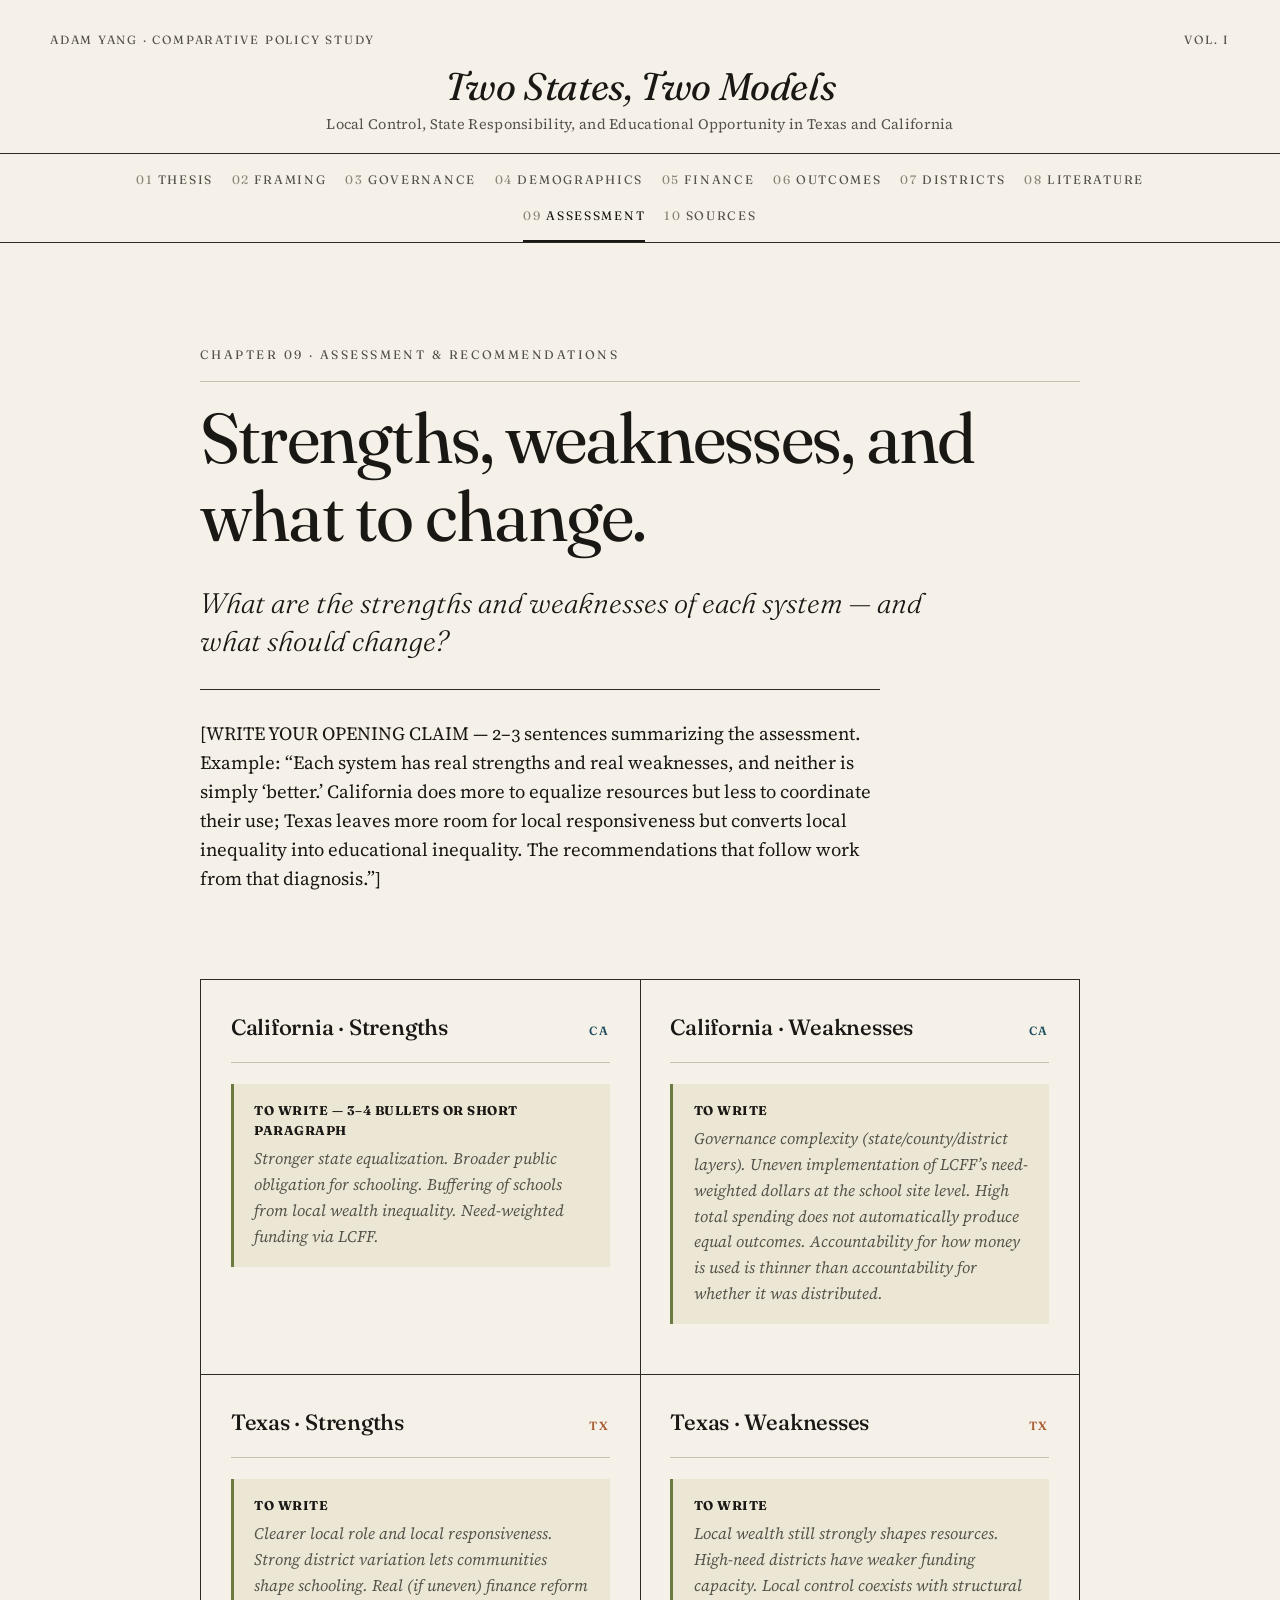
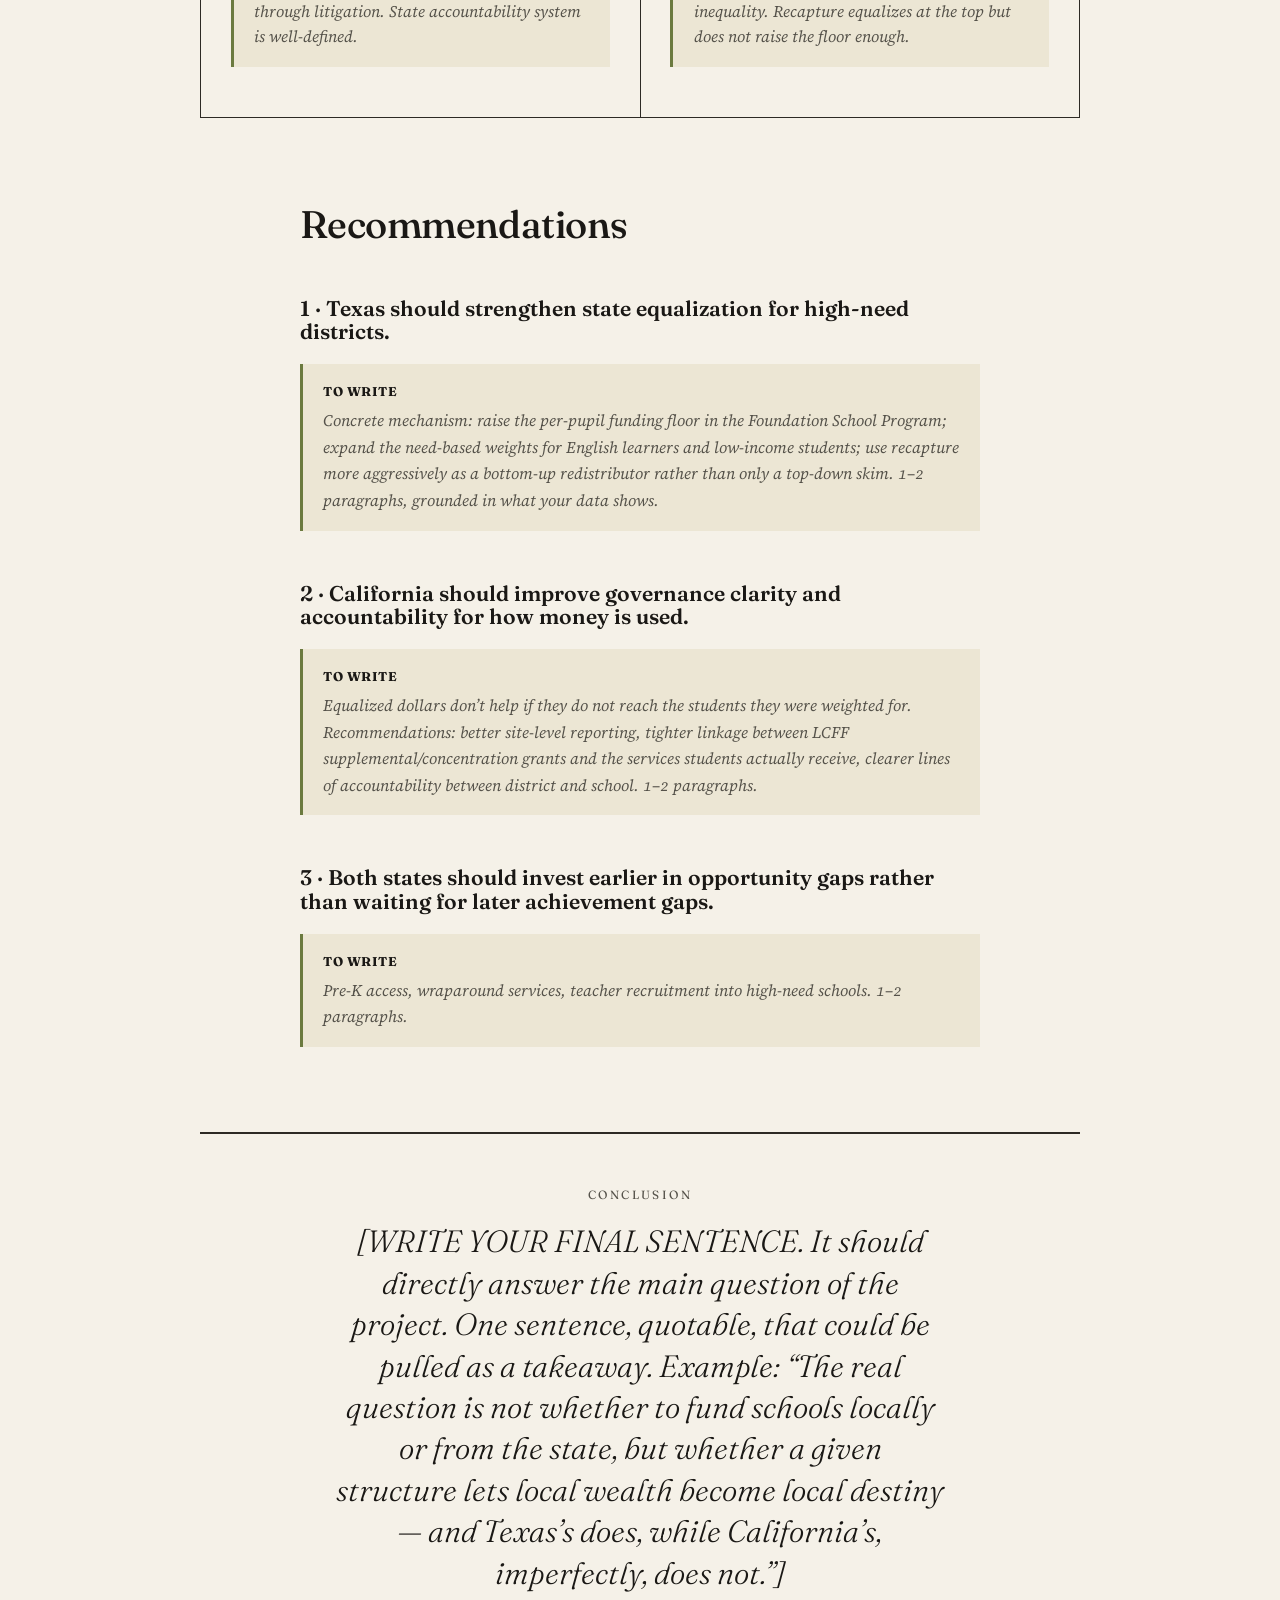
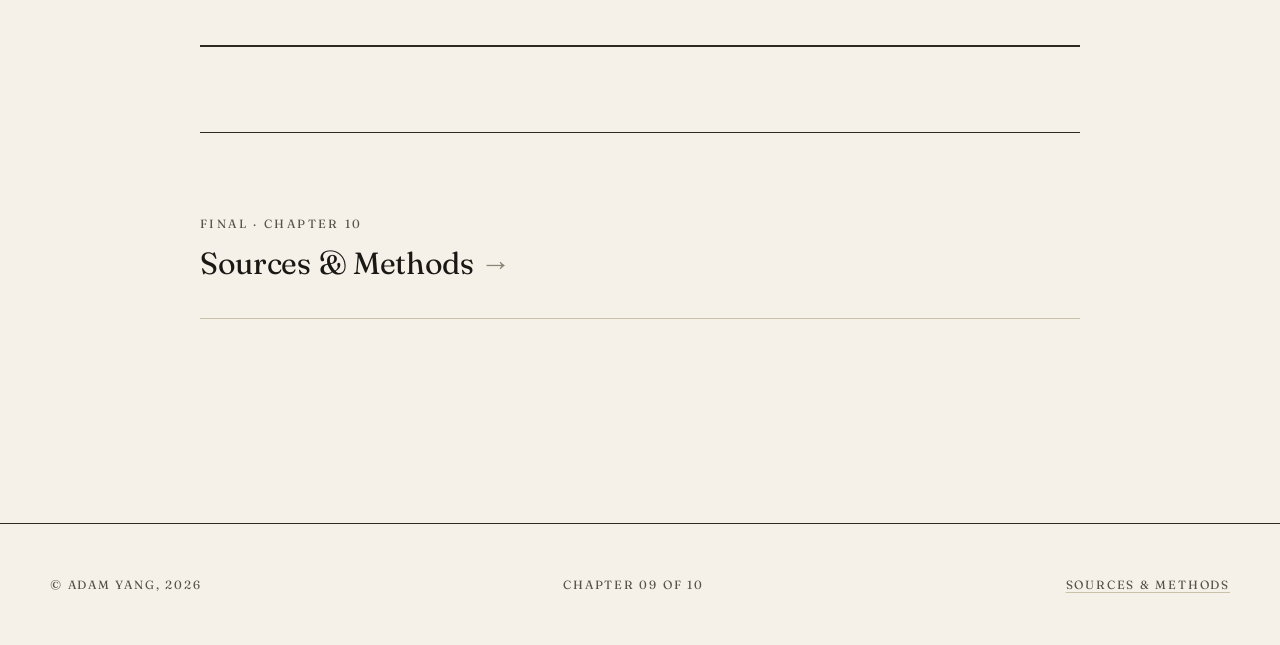
==== conclusion.html @ f6cea118 "Add files via upload" ====
<!DOCTYPE html>
<html lang="en">
<head>
<meta charset="UTF-8">
<meta name="viewport" content="width=device-width, initial-scale=1.0">
<title>Assessment &amp; Recommendations &middot; Two States, Two Models</title>
<link rel="preconnect" href="https://fonts.googleapis.com">
<link rel="preconnect" href="https://fonts.gstatic.com" crossorigin>
<link href="https://fonts.googleapis.com/css2?family=Fraunces:ital,opsz,wght@0,9..144,300..700;1,9..144,300..700&family=Source+Serif+4:ital,opsz,wght@0,8..60,300..700;1,8..60,300..700&display=swap" rel="stylesheet">
<link rel="stylesheet" href="styles.css">
</head>
<body>

<header class="masthead">
  <div class="masthead-meta">
    <span>Adam Yang &middot; Comparative Policy Study</span>
    <span>Vol. I</span>
  </div>
  <h1 class="masthead-title"><a href="index.html">Two States, Two Models</a></h1>
  <div class="masthead-sub">Local Control, State Responsibility, and Educational Opportunity in Texas and California</div>
</header>

<nav class="nav" aria-label="Primary">
  <div class="nav-inner">
    <a href="index.html"><span class="num">01</span>Thesis</a>
    <a href="why-these-states.html"><span class="num">02</span>Framing</a>
    <a href="governance.html"><span class="num">03</span>Governance</a>
    <a href="demographics.html"><span class="num">04</span>Demographics</a>
    <a href="finance.html"><span class="num">05</span>Finance</a>
    <a href="outcomes.html"><span class="num">06</span>Outcomes</a>
    <a href="districts.html"><span class="num">07</span>Districts</a>
    <a href="literature.html"><span class="num">08</span>Literature</a>
    <a href="conclusion.html" aria-current="page"><span class="num">09</span>Assessment</a>
    <a href="sources.html"><span class="num">10</span>Sources</a>
  </div>
</nav>

<main>

  <header class="page-head">
    <div class="chapter">Chapter 09 &middot; Assessment &amp; Recommendations</div>
    <h1>Strengths, weaknesses, and what to change.</h1>
    <p class="question">What are the strengths and weaknesses of each system &mdash; and what should change?</p>
    <p class="claim">[WRITE YOUR OPENING CLAIM &mdash; 2&ndash;3 sentences summarizing the assessment. Example: &ldquo;Each system has real strengths and real weaknesses, and neither is simply &lsquo;better.&rsquo; California does more to equalize resources but less to coordinate their use; Texas leaves more room for local responsiveness but converts local inequality into educational inequality. The recommendations that follow work from that diagnosis.&rdquo;]</p>
  </header>

  <section class="prose-wide">
    <div class="cards" style="grid-template-columns: repeat(2, 1fr);">
      <div class="card is-ca">
        <div class="card-head">
          <span class="card-name">California &middot; Strengths</span>
          <span class="card-state">CA</span>
        </div>
        <div class="todo">
          <strong>To write &mdash; 3&ndash;4 bullets or short paragraph</strong>
          Stronger state equalization. Broader public obligation for schooling. Buffering of schools from local wealth inequality. Need-weighted funding via LCFF.
        </div>
      </div>

      <div class="card is-ca">
        <div class="card-head">
          <span class="card-name">California &middot; Weaknesses</span>
          <span class="card-state">CA</span>
        </div>
        <div class="todo">
          <strong>To write</strong>
          Governance complexity (state/county/district layers). Uneven implementation of LCFF&rsquo;s need-weighted dollars at the school site level. High total spending does not automatically produce equal outcomes. Accountability for how money is used is thinner than accountability for whether it was distributed.
        </div>
      </div>

      <div class="card is-tx">
        <div class="card-head">
          <span class="card-name">Texas &middot; Strengths</span>
          <span class="card-state">TX</span>
        </div>
        <div class="todo">
          <strong>To write</strong>
          Clearer local role and local responsiveness. Strong district variation lets communities shape schooling. Real (if uneven) finance reform through litigation. State accountability system is well-defined.
        </div>
      </div>

      <div class="card is-tx">
        <div class="card-head">
          <span class="card-name">Texas &middot; Weaknesses</span>
          <span class="card-state">TX</span>
        </div>
        <div class="todo">
          <strong>To write</strong>
          Local wealth still strongly shapes resources. High-need districts have weaker funding capacity. Local control coexists with structural inequality. Recapture equalizes at the top but does not raise the floor enough.
        </div>
      </div>
    </div>
  </section>

  <section class="prose">
    <h2>Recommendations</h2>

    <h3>1 &middot; Texas should strengthen state equalization for high-need districts.</h3>
    <div class="todo">
      <strong>To write</strong>
      Concrete mechanism: raise the per-pupil funding floor in the Foundation School Program; expand the need-based weights for English learners and low-income students; use recapture more aggressively as a bottom-up redistributor rather than only a top-down skim. 1&ndash;2 paragraphs, grounded in what your data shows.
    </div>

    <h3>2 &middot; California should improve governance clarity and accountability for how money is used.</h3>
    <div class="todo">
      <strong>To write</strong>
      Equalized dollars don&rsquo;t help if they do not reach the students they were weighted for. Recommendations: better site-level reporting, tighter linkage between LCFF supplemental/concentration grants and the services students actually receive, clearer lines of accountability between district and school. 1&ndash;2 paragraphs.
    </div>

    <h3>3 &middot; Both states should invest earlier in opportunity gaps rather than waiting for later achievement gaps.</h3>
    <div class="todo">
      <strong>To write</strong>
      Pre-K access, wraparound services, teacher recruitment into high-need schools. 1&ndash;2 paragraphs.
    </div>
  </section>

  <div class="takeaway">
    <div class="t-label">Conclusion</div>
    <blockquote>
      [WRITE YOUR FINAL SENTENCE. It should directly answer the main question of the project. One sentence, quotable, that could be pulled as a takeaway. Example: &ldquo;The real question is not whether to fund schools locally or from the state, but whether a given structure lets local wealth become local destiny &mdash; and Texas&rsquo;s does, while California&rsquo;s, imperfectly, does not.&rdquo;]
    </blockquote>
  </div>

  <nav class="next" aria-label="Next chapter">
    <a href="sources.html">
      <span class="next-label">Final &middot; Chapter 10</span>
      <span class="next-title">Sources &amp; Methods</span>
    </a>
  </nav>

</main>

<footer class="site-foot">
  <div class="foot-inner">
    <span>&copy; Adam Yang, 2026</span>
    <span>Chapter 09 of 10</span>
    <span><a href="sources.html">Sources &amp; Methods</a></span>
  </div>
</footer>

</body>
</html>
---- styles.css ----
/* ==========================================================================
   Two States, Two Models
   Shared stylesheet — editorial / long-form aesthetic
   ========================================================================== */

:root {
  /* Surface */
  --bg:        #f5f1e8;   /* warm cream (newsprint) */
  --bg-alt:    #ece6d4;   /* deeper cream for cards */
  --bg-sunk:   #e4dcc4;   /* sunk surface */

  /* Ink */
  --ink:       #1a1815;
  --ink-soft:  #55524a;
  --ink-faint: #8b8577;
  --rule:      #2d2a24;
  --rule-soft: #c9c1a9;

  /* California — Pacific teal */
  --ca:        #1d4d5c;
  --ca-mid:    #4a7a8a;
  --ca-bg:     #d6e3e7;

  /* Texas — terracotta */
  --tx:        #a85c32;
  --tx-mid:    #c78257;
  --tx-bg:     #ebd6c1;

  /* Accent — olive, used sparingly */
  --accent:    #6b7a3f;

  /* Federal / neutral third category */
  --neutral:   #8b8577;
  --neutral-bg:#d8d3c2;

  /* Typography */
  --f-display: 'Fraunces', 'Times New Roman', Georgia, serif;
  --f-body:    'Source Serif 4', 'Source Serif Pro', Georgia, serif;
  --f-label:   'Fraunces', Georgia, serif;

  /* Layout */
  --col-wide:  1180px;
  --col-read:  680px;
  --col-mid:   880px;

  --space-xs:  0.5rem;
  --space-s:   1rem;
  --space-m:   1.75rem;
  --space-l:   3rem;
  --space-xl:  5rem;
  --space-xxl: 7rem;
}

/* --------------------------------------------------------------------------
   Reset & base
   -------------------------------------------------------------------------- */

*, *::before, *::after {
  box-sizing: border-box;
}

html {
  font-size: 17px;
  -webkit-text-size-adjust: 100%;
  -webkit-font-smoothing: antialiased;
  -moz-osx-font-smoothing: grayscale;
}

body {
  margin: 0;
  background: var(--bg);
  color: var(--ink);
  font-family: var(--f-body);
  font-weight: 400;
  line-height: 1.6;
  font-feature-settings: "onum" 1, "kern" 1, "liga" 1;
}

img { max-width: 100%; display: block; }
hr { border: 0; border-top: 1px solid var(--rule-soft); margin: var(--space-l) 0; }
::selection { background: var(--ink); color: var(--bg); }

/* --------------------------------------------------------------------------
   Typography
   -------------------------------------------------------------------------- */

h1, h2, h3, h4 {
  font-family: var(--f-display);
  font-weight: 500;
  letter-spacing: -0.015em;
  line-height: 1.1;
  margin: 0 0 var(--space-s) 0;
  color: var(--ink);
}

h1 { font-size: clamp(2.4rem, 5.5vw, 4.2rem); font-weight: 400; letter-spacing: -0.025em; }
h2 { font-size: clamp(1.7rem, 3vw, 2.3rem); font-weight: 500; margin-top: var(--space-l); }
h3 { font-size: 1.25rem; font-weight: 600; margin-top: var(--space-m); letter-spacing: 0; }
h4 { font-size: 1rem; font-weight: 600; text-transform: uppercase; letter-spacing: 0.08em; color: var(--ink-soft); }

p { margin: 0 0 1.1em 0; }
p + p { text-indent: 0; }

a {
  color: var(--ink);
  text-decoration: underline;
  text-decoration-color: var(--rule-soft);
  text-decoration-thickness: 1px;
  text-underline-offset: 3px;
  transition: text-decoration-color 0.15s ease;
}
a:hover { text-decoration-color: var(--ink); }

em { font-style: italic; }
strong { font-weight: 600; }
blockquote {
  margin: var(--space-m) 0;
  padding: 0 0 0 var(--space-m);
  border-left: 2px solid var(--rule);
  font-family: var(--f-display);
  font-style: italic;
  font-size: 1.3rem;
  line-height: 1.4;
  color: var(--ink);
}

.label {
  font-family: var(--f-label);
  font-size: 0.72rem;
  font-weight: 600;
  text-transform: uppercase;
  letter-spacing: 0.18em;
  color: var(--ink-soft);
}

.dek {
  font-family: var(--f-display);
  font-weight: 300;
  font-style: italic;
  font-size: clamp(1.15rem, 1.8vw, 1.45rem);
  line-height: 1.4;
  color: var(--ink-soft);
  max-width: 38ch;
}

/* --------------------------------------------------------------------------
   Masthead
   -------------------------------------------------------------------------- */

.masthead {
  border-bottom: 1px solid var(--rule);
  padding: var(--space-m) var(--space-m) var(--space-s);
  text-align: center;
  background: var(--bg);
}

.masthead-meta {
  display: flex;
  justify-content: space-between;
  font-family: var(--f-label);
  font-size: 0.7rem;
  letter-spacing: 0.15em;
  text-transform: uppercase;
  color: var(--ink-soft);
  max-width: var(--col-wide);
  margin: 0 auto var(--space-s);
}

.masthead-title {
  font-family: var(--f-display);
  font-weight: 400;
  font-style: italic;
  font-size: clamp(1.6rem, 3vw, 2.3rem);
  line-height: 1.05;
  margin: 0;
  letter-spacing: -0.01em;
}

.masthead-title a {
  color: inherit;
  text-decoration: none;
}

.masthead-sub {
  font-family: var(--f-body);
  font-size: 0.85rem;
  color: var(--ink-soft);
  margin-top: 0.4rem;
  letter-spacing: 0.02em;
}

/* --------------------------------------------------------------------------
   Navigation
   -------------------------------------------------------------------------- */

.nav {
  border-bottom: 1px solid var(--rule);
  background: var(--bg);
  position: sticky;
  top: 0;
  z-index: 10;
}

.nav-inner {
  max-width: var(--col-wide);
  margin: 0 auto;
  padding: 0.6rem var(--space-m);
  display: flex;
  flex-wrap: wrap;
  gap: 0.25rem 1.1rem;
  justify-content: center;
}

.nav a {
  font-family: var(--f-label);
  font-size: 0.72rem;
  letter-spacing: 0.14em;
  text-transform: uppercase;
  color: var(--ink-soft);
  text-decoration: none;
  padding: 0.35rem 0;
  position: relative;
  white-space: nowrap;
}

.nav a .num {
  font-feature-settings: "lnum" 1;
  color: var(--ink-faint);
  margin-right: 0.35em;
}

.nav a:hover { color: var(--ink); }

.nav a[aria-current="page"] {
  color: var(--ink);
}
.nav a[aria-current="page"]::after {
  content: "";
  position: absolute;
  left: 0; right: 0; bottom: -0.65rem;
  height: 2px;
  background: var(--ink);
}

/* --------------------------------------------------------------------------
   Page shell
   -------------------------------------------------------------------------- */

main {
  max-width: var(--col-wide);
  margin: 0 auto;
  padding: var(--space-l) var(--space-m) var(--space-xl);
}

.page-head {
  max-width: var(--col-mid);
  margin: var(--space-l) auto var(--space-xl);
  text-align: left;
}

.page-head .chapter {
  font-family: var(--f-label);
  font-size: 0.72rem;
  letter-spacing: 0.2em;
  text-transform: uppercase;
  color: var(--ink-soft);
  margin-bottom: var(--space-s);
  padding-bottom: var(--space-s);
  border-bottom: 1px solid var(--rule-soft);
}

.page-head h1 {
  margin-bottom: var(--space-m);
}

.page-head .question {
  font-family: var(--f-display);
  font-weight: 300;
  font-style: italic;
  font-size: clamp(1.3rem, 2.2vw, 1.7rem);
  line-height: 1.35;
  color: var(--ink);
  max-width: 42ch;
  margin: 0;
}

.page-head .claim {
  font-family: var(--f-body);
  font-size: 1.1rem;
  line-height: 1.55;
  color: var(--ink);
  max-width: var(--col-read);
  margin: var(--space-m) 0 0;
  padding-top: var(--space-m);
  border-top: 1px solid var(--rule);
}

/* Body content column */
.prose {
  max-width: var(--col-read);
  margin: 0 auto;
  font-size: 1.08rem;
  line-height: 1.65;
}
.prose p { margin-bottom: 1.2em; }
.prose h2 { margin-top: var(--space-xl); }
.prose h3 { margin-top: var(--space-l); }

.prose-wide {
  max-width: var(--col-mid);
  margin: 0 auto;
}

/* Drop cap on the first paragraph of .prose when .has-dropcap is set */
.has-dropcap > p:first-of-type::first-letter {
  font-family: var(--f-display);
  font-weight: 500;
  float: left;
  font-size: 4.2rem;
  line-height: 0.9;
  padding: 0.1rem 0.5rem 0 0;
  margin-top: 0.25rem;
  color: var(--ink);
}

/* Placeholder guidance boxes — used in scaffolded pages */
.todo {
  background: var(--bg-alt);
  border-left: 3px solid var(--accent);
  padding: 1rem 1.2rem;
  margin: 1.2rem 0;
  font-size: 0.95rem;
  color: var(--ink-soft);
  font-style: italic;
}
.todo strong { color: var(--ink); font-style: normal; letter-spacing: 0.04em; text-transform: uppercase; font-size: 0.75rem; display: block; margin-bottom: 0.3rem; font-weight: 700; font-family: var(--f-label); }

/* --------------------------------------------------------------------------
   Quick facts (home page)
   -------------------------------------------------------------------------- */

.quickfacts {
  display: grid;
  grid-template-columns: repeat(auto-fit, minmax(240px, 1fr));
  gap: 1px;
  background: var(--rule);
  border: 1px solid var(--rule);
  margin: var(--space-l) 0;
}

.quickfact {
  background: var(--bg);
  padding: var(--space-m);
  position: relative;
}

.quickfact .qf-state {
  font-family: var(--f-label);
  font-size: 0.72rem;
  letter-spacing: 0.16em;
  text-transform: uppercase;
  font-weight: 600;
  margin-bottom: 0.8rem;
}
.quickfact.is-ca .qf-state { color: var(--ca); }
.quickfact.is-tx .qf-state { color: var(--tx); }

.quickfact .qf-num {
  font-family: var(--f-display);
  font-size: clamp(2rem, 4vw, 2.8rem);
  font-weight: 400;
  line-height: 1;
  letter-spacing: -0.02em;
  margin-bottom: 0.5rem;
  font-feature-settings: "lnum" 1, "tnum" 1;
}

.quickfact .qf-label {
  font-size: 0.95rem;
  color: var(--ink-soft);
  line-height: 1.35;
}

/* --------------------------------------------------------------------------
   Figures / data visualizations
   -------------------------------------------------------------------------- */

.fig {
  margin: var(--space-l) 0;
  max-width: var(--col-mid);
  margin-left: auto;
  margin-right: auto;
}

.fig-label {
  font-family: var(--f-label);
  font-size: 0.72rem;
  letter-spacing: 0.18em;
  text-transform: uppercase;
  color: var(--ink-soft);
  margin-bottom: var(--space-s);
  padding-bottom: 0.6rem;
  border-bottom: 1px solid var(--rule);
  display: flex;
  justify-content: space-between;
  align-items: baseline;
}
.fig-label .fig-num {
  color: var(--ink);
  font-weight: 600;
  margin-right: 0.8rem;
}

.fig-caption {
  font-size: 0.85rem;
  color: var(--ink-soft);
  line-height: 1.45;
  margin-top: var(--space-s);
  padding-top: var(--space-s);
  border-top: 1px solid var(--rule-soft);
}

/* Stacked bar chart — funding shares */
.stack-rows {
  display: grid;
  gap: 1rem;
}
.stack-row {
  display: grid;
  grid-template-columns: 90px 1fr;
  align-items: center;
  gap: 1rem;
}
.stack-row .sr-label {
  font-family: var(--f-display);
  font-size: 1rem;
  font-weight: 600;
  letter-spacing: 0.02em;
}
.stack {
  display: flex;
  height: 44px;
  border: 1px solid var(--rule);
  background: var(--bg-sunk);
  font-family: var(--f-label);
  font-size: 0.72rem;
  letter-spacing: 0.08em;
  font-weight: 600;
}
.stack > span {
  display: flex;
  align-items: center;
  justify-content: center;
  color: #fff;
  padding: 0 0.5rem;
  overflow: hidden;
  white-space: nowrap;
}
.stack .s-state { background: var(--ca); }
.stack .s-local { background: var(--ink); }
.stack .s-other { background: var(--neutral); }

.stack.is-tx .s-state { background: var(--tx); }

.stack-legend {
  display: flex;
  flex-wrap: wrap;
  gap: 1.25rem;
  margin-top: 1rem;
  font-family: var(--f-label);
  font-size: 0.7rem;
  letter-spacing: 0.12em;
  text-transform: uppercase;
  color: var(--ink-soft);
}
.stack-legend span::before {
  content: "";
  display: inline-block;
  width: 11px; height: 11px;
  margin-right: 0.45rem;
  vertical-align: -1px;
}
.stack-legend .lg-state-ca::before { background: var(--ca); }
.stack-legend .lg-state-tx::before { background: var(--tx); }
.stack-legend .lg-local::before    { background: var(--ink); }
.stack-legend .lg-other::before    { background: var(--neutral); }

/* Simple bar comparison */
.bars {
  display: grid;
  gap: 1.1rem;
}
.bar-row {
  display: grid;
  grid-template-columns: 120px 1fr auto;
  gap: 1rem;
  align-items: center;
}
.bar-row .br-label {
  font-family: var(--f-display);
  font-weight: 600;
  font-size: 1rem;
}
.bar-track {
  height: 28px;
  background: var(--bg-sunk);
  border: 1px solid var(--rule);
  position: relative;
}
.bar-fill {
  height: 100%;
}
.bar-fill.is-ca { background: var(--ca); }
.bar-fill.is-tx { background: var(--tx); }
.bar-fill.is-neutral { background: var(--neutral); }

.bar-row .br-value {
  font-family: var(--f-display);
  font-feature-settings: "lnum" 1, "tnum" 1;
  font-weight: 600;
  font-size: 1.05rem;
}

/* Comparison table */
.compare {
  width: 100%;
  border-collapse: collapse;
  margin: var(--space-l) 0;
  font-size: 0.98rem;
}
.compare th, .compare td {
  padding: 0.9rem 1rem;
  text-align: left;
  border-bottom: 1px solid var(--rule-soft);
  vertical-align: top;
}
.compare th {
  font-family: var(--f-label);
  font-size: 0.7rem;
  letter-spacing: 0.15em;
  text-transform: uppercase;
  font-weight: 700;
  color: var(--ink-soft);
  border-bottom: 1px solid var(--rule);
}
.compare .th-ca { color: var(--ca); }
.compare .th-tx { color: var(--tx); }
.compare td:first-child {
  font-family: var(--f-label);
  font-size: 0.72rem;
  text-transform: uppercase;
  letter-spacing: 0.12em;
  color: var(--ink-soft);
  white-space: nowrap;
}
.compare tbody tr:hover { background: var(--bg-alt); }

/* District cards */
.cards {
  display: grid;
  grid-template-columns: repeat(auto-fit, minmax(260px, 1fr));
  gap: 1px;
  background: var(--rule);
  border: 1px solid var(--rule);
  margin: var(--space-l) 0;
}
.card {
  background: var(--bg);
  padding: var(--space-m);
}
.card .card-head {
  display: flex;
  justify-content: space-between;
  align-items: baseline;
  margin-bottom: var(--space-s);
  padding-bottom: var(--space-s);
  border-bottom: 1px solid var(--rule-soft);
}
.card .card-name {
  font-family: var(--f-display);
  font-size: 1.3rem;
  font-weight: 500;
  letter-spacing: -0.01em;
}
.card .card-state {
  font-family: var(--f-label);
  font-size: 0.7rem;
  letter-spacing: 0.15em;
  text-transform: uppercase;
  font-weight: 600;
}
.card.is-ca .card-state { color: var(--ca); }
.card.is-tx .card-state { color: var(--tx); }
.card dl { margin: 0; font-size: 0.92rem; }
.card dt { color: var(--ink-soft); font-family: var(--f-label); font-size: 0.7rem; letter-spacing: 0.1em; text-transform: uppercase; margin-top: 0.8rem; }
.card dd { margin: 0.15rem 0 0; font-family: var(--f-display); font-weight: 600; font-feature-settings: "lnum" 1, "tnum" 1; font-size: 1.05rem; }
.card .card-note { font-size: 0.9rem; color: var(--ink-soft); margin-top: 1rem; line-height: 1.5; font-style: italic; }

/* --------------------------------------------------------------------------
   Pull quote / takeaway
   -------------------------------------------------------------------------- */

.takeaway {
  max-width: var(--col-mid);
  margin: var(--space-xl) auto;
  padding: var(--space-l) 0;
  border-top: 2px solid var(--rule);
  border-bottom: 2px solid var(--rule);
  text-align: center;
}
.takeaway .t-label {
  font-family: var(--f-label);
  font-size: 0.7rem;
  letter-spacing: 0.2em;
  text-transform: uppercase;
  color: var(--ink-soft);
  margin-bottom: var(--space-s);
}
.takeaway blockquote {
  margin: 0 auto;
  padding: 0;
  border: none;
  font-family: var(--f-display);
  font-weight: 300;
  font-style: italic;
  font-size: clamp(1.35rem, 2.4vw, 1.9rem);
  line-height: 1.35;
  max-width: 32ch;
  color: var(--ink);
}

/* --------------------------------------------------------------------------
   Page transition / next-page link
   -------------------------------------------------------------------------- */

.next {
  max-width: var(--col-mid);
  margin: var(--space-xl) auto 0;
  padding-top: var(--space-l);
  border-top: 1px solid var(--rule);
}
.next a {
  display: block;
  text-decoration: none;
  padding: var(--space-m) 0;
  border-bottom: 1px solid var(--rule-soft);
  transition: padding 0.2s ease;
}
.next a:hover { padding-left: 0.5rem; border-bottom-color: var(--ink); }
.next .next-label {
  font-family: var(--f-label);
  font-size: 0.7rem;
  letter-spacing: 0.2em;
  text-transform: uppercase;
  color: var(--ink-soft);
  display: block;
  margin-bottom: 0.35rem;
}
.next .next-title {
  font-family: var(--f-display);
  font-size: clamp(1.3rem, 2.5vw, 1.8rem);
  font-weight: 400;
  letter-spacing: -0.01em;
  color: var(--ink);
}
.next .next-title::after {
  content: " →";
  color: var(--ink-faint);
}

/* --------------------------------------------------------------------------
   Hero (home page)
   -------------------------------------------------------------------------- */

.hero {
  max-width: var(--col-wide);
  margin: var(--space-xl) auto;
  padding: 0 var(--space-m);
  display: grid;
  grid-template-columns: 1fr;
  gap: var(--space-l);
  align-items: end;
}
@media (min-width: 900px) {
  .hero { grid-template-columns: 1.4fr 1fr; gap: var(--space-xl); }
}
.hero-eyebrow {
  font-family: var(--f-label);
  font-size: 0.75rem;
  letter-spacing: 0.2em;
  text-transform: uppercase;
  color: var(--ink-soft);
  margin-bottom: var(--space-m);
  padding-bottom: var(--space-s);
  border-bottom: 1px solid var(--rule);
}
.hero h1 {
  font-size: clamp(2.6rem, 6vw, 5rem);
  font-weight: 300;
  letter-spacing: -0.03em;
  line-height: 0.98;
  margin-bottom: var(--space-m);
}
.hero h1 em {
  font-style: italic;
  font-weight: 400;
  color: var(--ca);
}
.hero h1 em.tx { color: var(--tx); }

.hero-lede {
  font-family: var(--f-display);
  font-weight: 300;
  font-style: italic;
  font-size: clamp(1.2rem, 2vw, 1.5rem);
  line-height: 1.4;
  color: var(--ink);
  max-width: 40ch;
}

.hero-aside {
  border-top: 1px solid var(--rule);
  padding-top: var(--space-m);
}
.hero-aside .label { display: block; margin-bottom: var(--space-s); }
.hero-aside p { font-size: 0.98rem; line-height: 1.55; color: var(--ink-soft); }

/* Thesis block on home */
.thesis {
  max-width: var(--col-mid);
  margin: var(--space-xxl) auto;
  padding: 0 var(--space-m);
}
.thesis .label { display: block; margin-bottom: var(--space-m); }
.thesis-text {
  font-family: var(--f-display);
  font-weight: 300;
  font-size: clamp(1.4rem, 2.5vw, 1.9rem);
  line-height: 1.35;
  letter-spacing: -0.01em;
  color: var(--ink);
}
.thesis-text em { font-style: italic; color: var(--ca); }
.thesis-text em.tx { color: var(--tx); }

/* TOC block on home */
.toc {
  max-width: var(--col-wide);
  margin: var(--space-xxl) auto var(--space-xl);
  padding: 0 var(--space-m);
}
.toc-label {
  font-family: var(--f-label);
  font-size: 0.75rem;
  letter-spacing: 0.2em;
  text-transform: uppercase;
  color: var(--ink-soft);
  margin-bottom: var(--space-m);
  padding-bottom: var(--space-s);
  border-bottom: 1px solid var(--rule);
}
.toc-list {
  list-style: none;
  padding: 0;
  margin: 0;
}
.toc-list li {
  border-bottom: 1px solid var(--rule-soft);
}
.toc-list a {
  display: grid;
  grid-template-columns: 3.5rem 1fr 2fr auto;
  gap: var(--space-m);
  padding: 1.15rem 0;
  align-items: baseline;
  text-decoration: none;
  transition: padding 0.2s ease, background 0.2s ease;
}
.toc-list a:hover {
  padding-left: 0.5rem;
  background: var(--bg-alt);
}
.toc-num {
  font-family: var(--f-display);
  font-feature-settings: "lnum" 1, "tnum" 1;
  font-size: 1rem;
  color: var(--ink-faint);
  font-weight: 500;
}
.toc-title {
  font-family: var(--f-display);
  font-size: 1.25rem;
  font-weight: 500;
  color: var(--ink);
  letter-spacing: -0.01em;
}
.toc-q {
  font-family: var(--f-display);
  font-style: italic;
  font-weight: 300;
  color: var(--ink-soft);
  font-size: 0.98rem;
  line-height: 1.35;
}
.toc-arrow {
  color: var(--ink-faint);
  font-size: 0.9rem;
}
@media (max-width: 720px) {
  .toc-list a { grid-template-columns: 2.2rem 1fr auto; }
  .toc-q { display: none; }
}

/* --------------------------------------------------------------------------
   Footer
   -------------------------------------------------------------------------- */

footer.site-foot {
  border-top: 1px solid var(--rule);
  margin-top: var(--space-xxl);
  padding: var(--space-l) var(--space-m);
  background: var(--bg);
}
.foot-inner {
  max-width: var(--col-wide);
  margin: 0 auto;
  display: flex;
  flex-wrap: wrap;
  gap: var(--space-m);
  justify-content: space-between;
  font-family: var(--f-label);
  font-size: 0.7rem;
  letter-spacing: 0.15em;
  text-transform: uppercase;
  color: var(--ink-soft);
}
.foot-inner a { color: inherit; }

/* --------------------------------------------------------------------------
   Print
   -------------------------------------------------------------------------- */
@media print {
  :root { --bg: #fff; }
  .nav, .next, footer.site-foot { display: none; }
  main { max-width: 100%; padding: 0; }
  .prose, .fig, .page-head, .takeaway { max-width: 100%; }
}
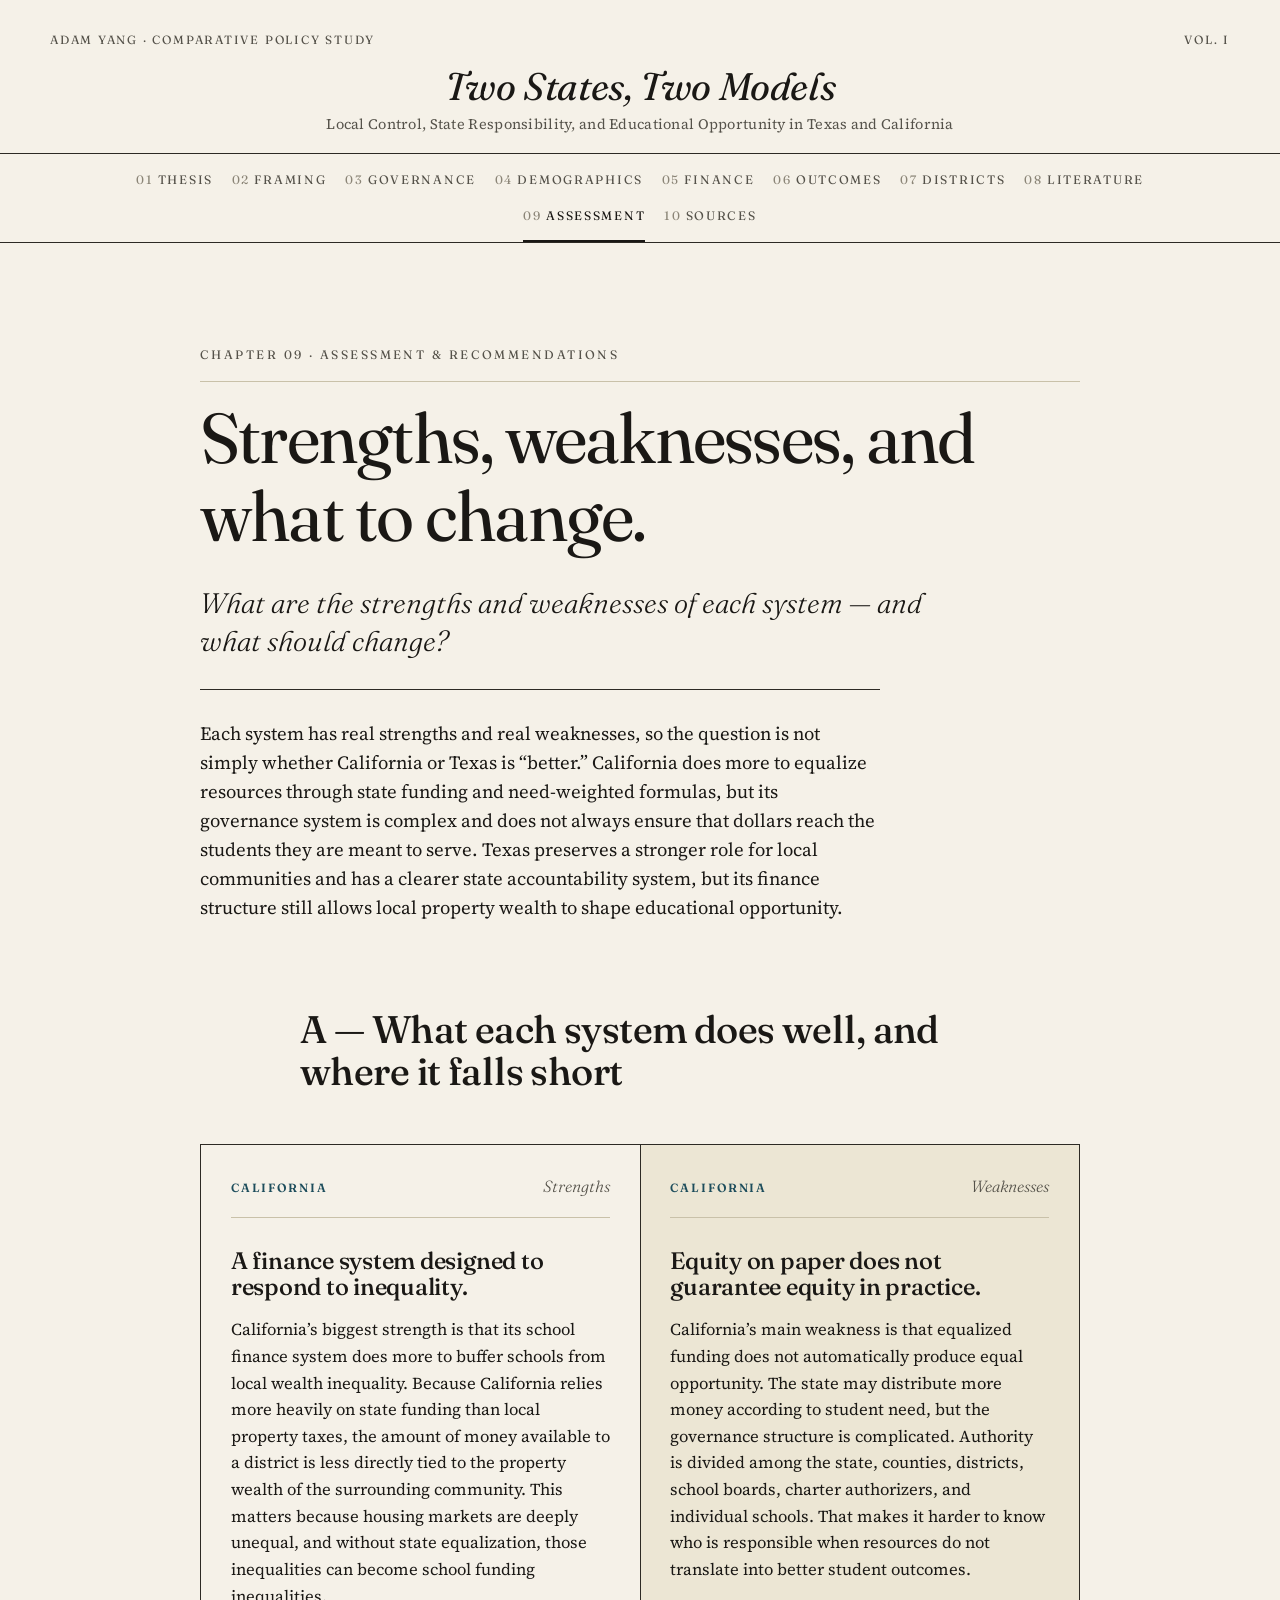
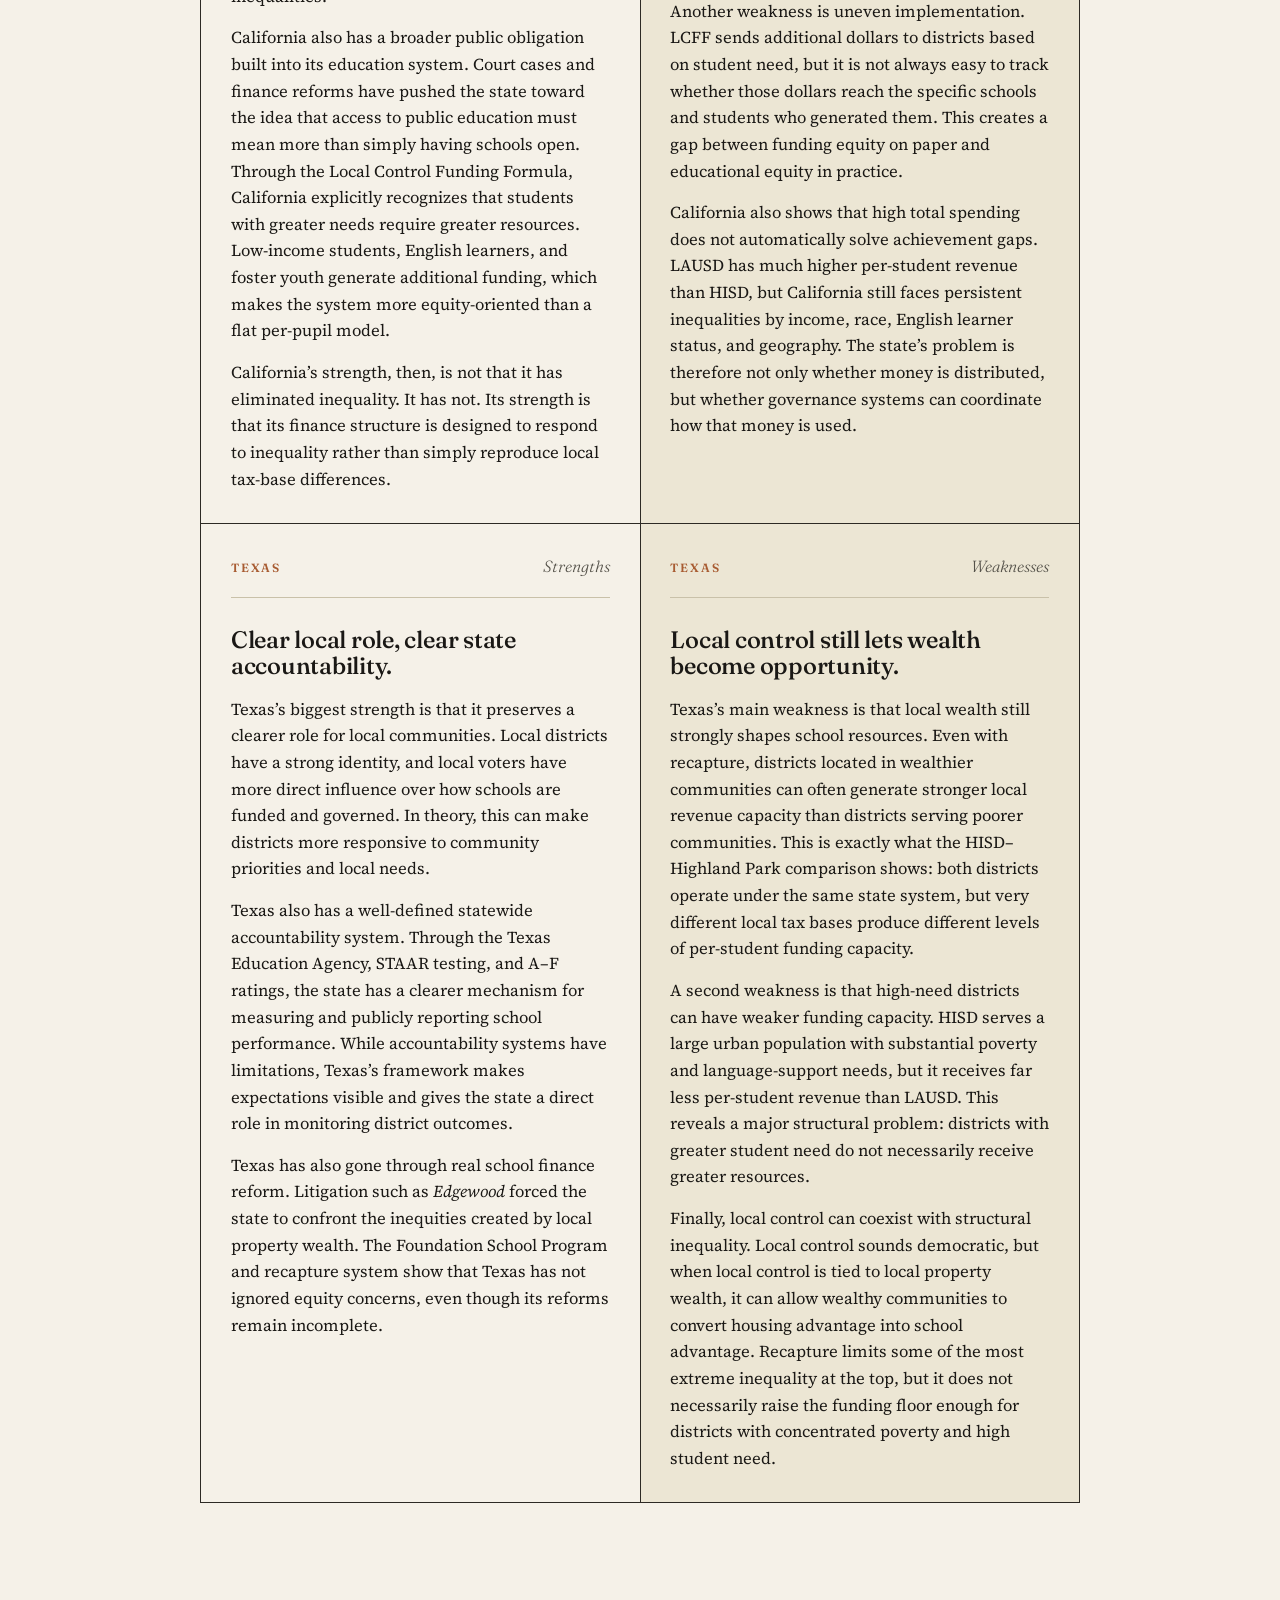
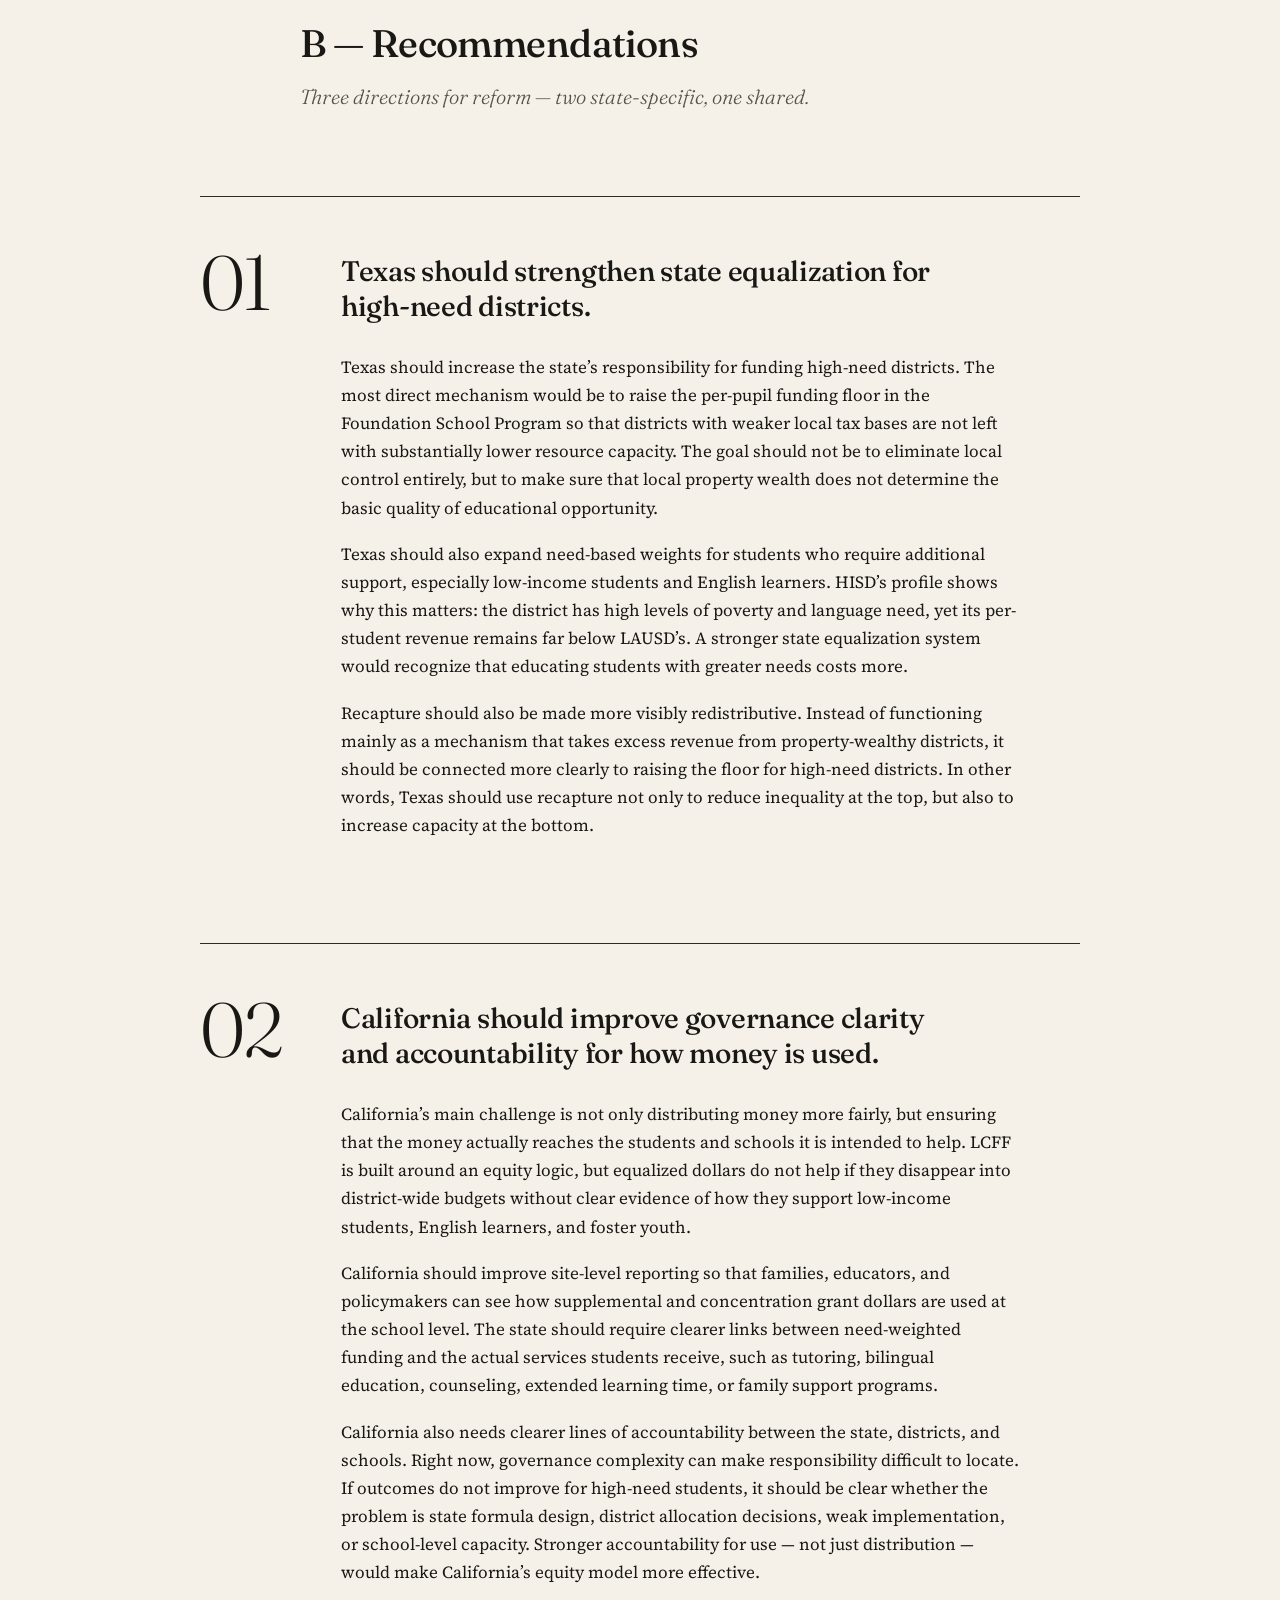
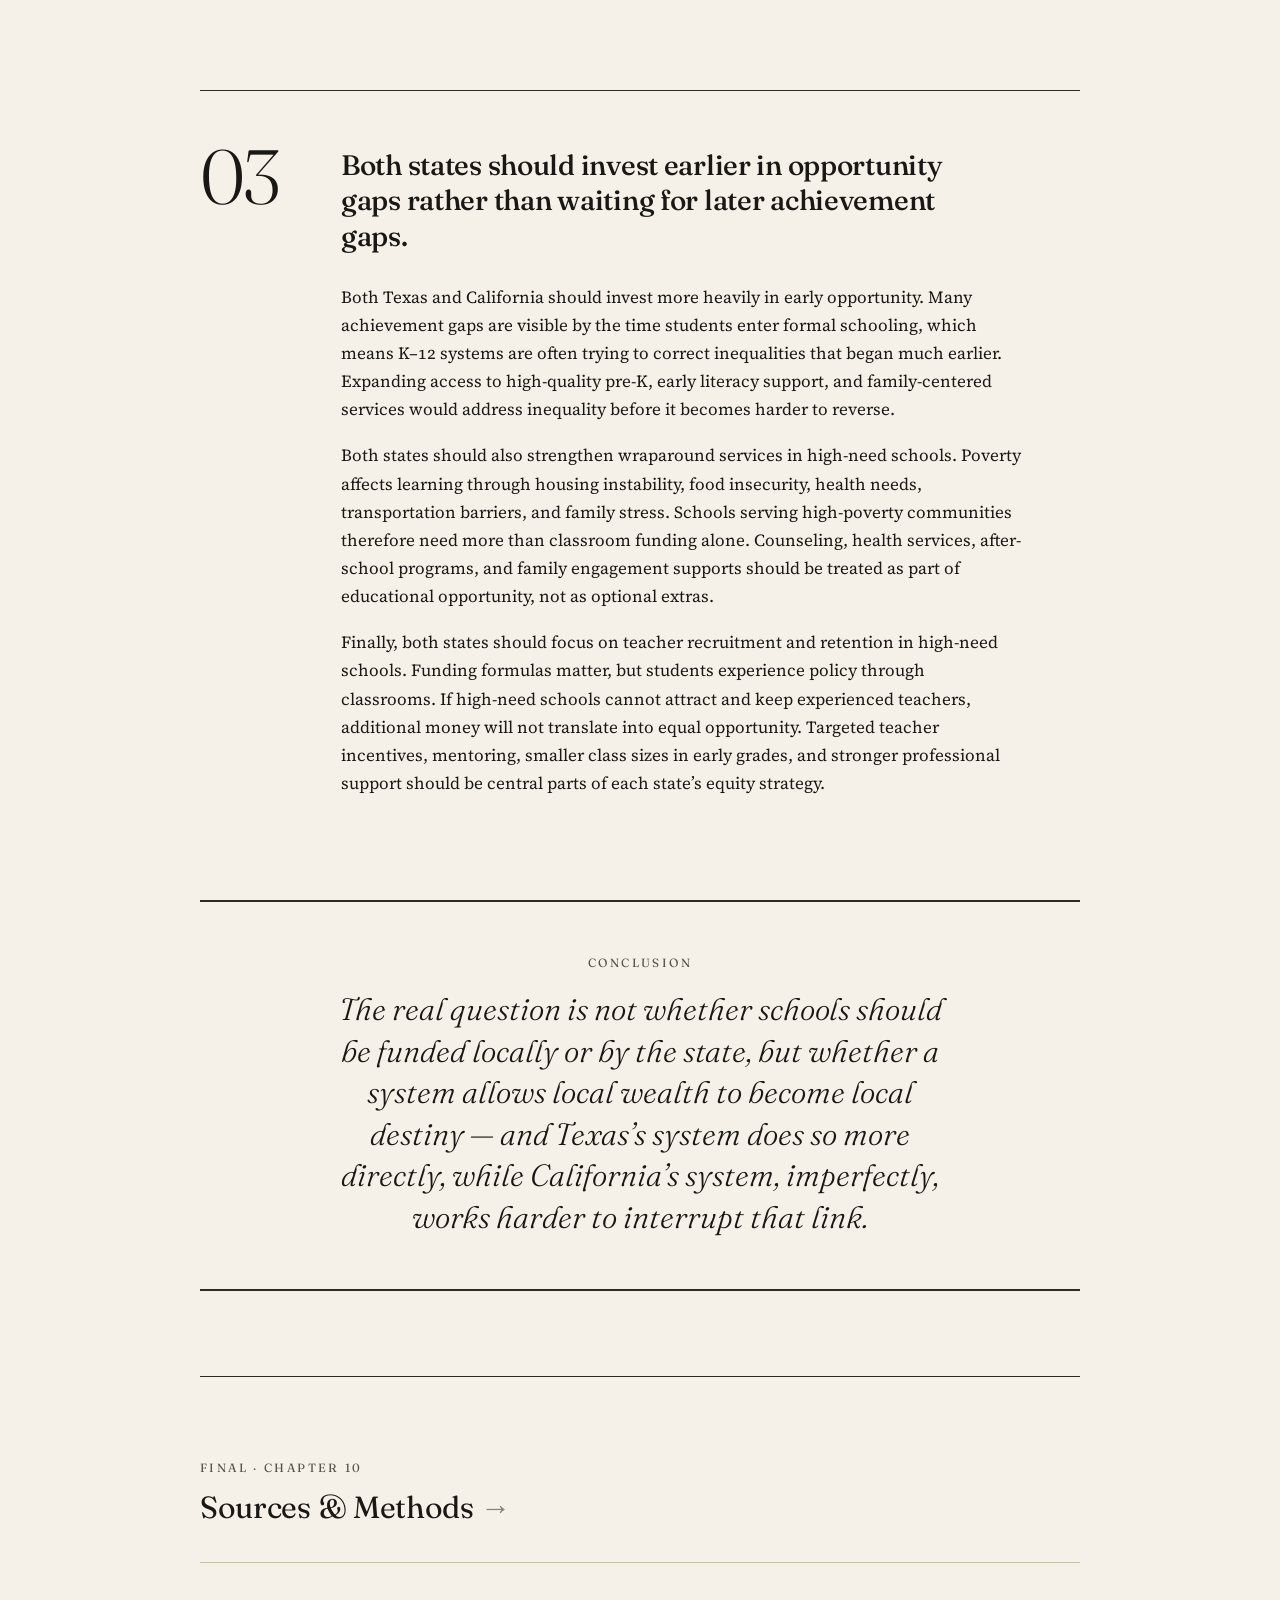
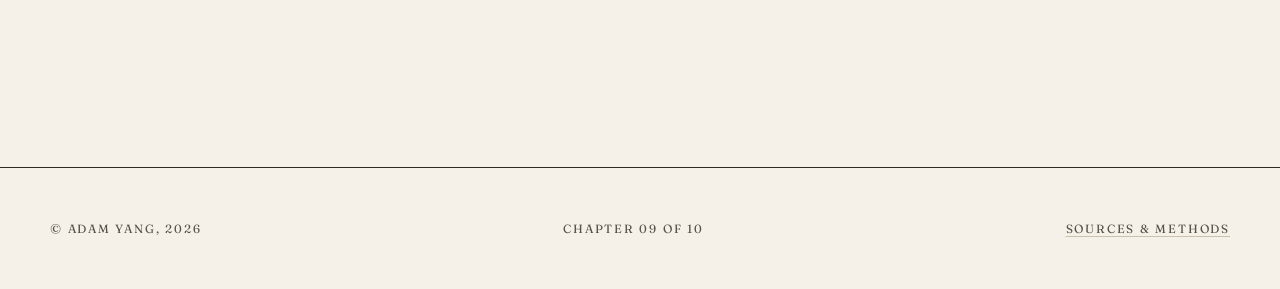
==== commit 19666842: "Add files via upload" ====
--- a/conclusion.html
+++ b/conclusion.html
@@ -8,6 +8,104 @@
 <link rel="preconnect" href="https://fonts.gstatic.com" crossorigin>
 <link href="https://fonts.googleapis.com/css2?family=Fraunces:ital,opsz,wght@0,9..144,300..700;1,9..144,300..700&family=Source+Serif+4:ital,opsz,wght@0,8..60,300..700;1,8..60,300..700&display=swap" rel="stylesheet">
 <link rel="stylesheet" href="styles.css">
+<style>
+  /* Four-quadrant strengths/weaknesses grid */
+  .swot {
+    display: grid;
+    grid-template-columns: 1fr;
+    gap: 1px;
+    background: var(--rule);
+    border: 1px solid var(--rule);
+    margin: var(--space-l) 0;
+  }
+  @media (min-width: 780px) {
+    .swot { grid-template-columns: 1fr 1fr; }
+  }
+  .swot-cell {
+    background: var(--bg);
+    padding: var(--space-m);
+  }
+  .swot-cell .sw-head {
+    display: flex;
+    justify-content: space-between;
+    align-items: baseline;
+    margin-bottom: var(--space-m);
+    padding-bottom: var(--space-s);
+    border-bottom: 1px solid var(--rule-soft);
+  }
+  .swot-cell .sw-state {
+    font-family: var(--f-label);
+    font-size: 0.7rem;
+    letter-spacing: 0.16em;
+    text-transform: uppercase;
+    font-weight: 600;
+  }
+  .swot-cell.is-ca-strength .sw-state,
+  .swot-cell.is-ca-weakness .sw-state { color: var(--ca); }
+  .swot-cell.is-tx-strength .sw-state,
+  .swot-cell.is-tx-weakness .sw-state { color: var(--tx); }
+
+  .swot-cell .sw-kind {
+    font-family: var(--f-display);
+    font-style: italic;
+    font-weight: 300;
+    color: var(--ink-soft);
+    font-size: 0.95rem;
+  }
+  .swot-cell h3 {
+    font-family: var(--f-display);
+    font-size: 1.4rem;
+    font-weight: 500;
+    margin: 0 0 var(--space-s);
+    letter-spacing: -0.01em;
+  }
+  .swot-cell p {
+    font-size: 0.98rem;
+    line-height: 1.6;
+    margin: 0 0 0.9em;
+  }
+  .swot-cell p:last-child { margin-bottom: 0; }
+
+  /* Weakness cells get a muted variant */
+  .swot-cell.is-weakness { background: var(--bg-alt); }
+
+  /* Big numbered recommendations */
+  .rec {
+    display: grid;
+    grid-template-columns: 1fr;
+    gap: var(--space-s);
+    margin: var(--space-xl) 0;
+    padding-top: var(--space-l);
+    border-top: 1px solid var(--rule);
+  }
+  @media (min-width: 780px) {
+    .rec { grid-template-columns: 90px 1fr; gap: var(--space-l); align-items: start; }
+  }
+  .rec-num {
+    font-family: var(--f-display);
+    font-feature-settings: "lnum" 1;
+    font-size: clamp(3.5rem, 6vw, 5rem);
+    font-weight: 300;
+    line-height: 0.9;
+    color: var(--ink);
+    letter-spacing: -0.03em;
+  }
+  .rec h3 {
+    font-family: var(--f-display);
+    font-size: clamp(1.35rem, 2.2vw, 1.7rem);
+    font-weight: 500;
+    margin: 0.3rem 0 var(--space-m);
+    letter-spacing: -0.01em;
+    line-height: 1.25;
+    max-width: 32ch;
+  }
+  .rec p {
+    font-size: 1rem;
+    line-height: 1.65;
+    margin-bottom: 1.1em;
+    max-width: var(--col-read);
+  }
+</style>
 </head>
 <body>
 
@@ -41,87 +139,105 @@
     <div class="chapter">Chapter 09 &middot; Assessment &amp; Recommendations</div>
     <h1>Strengths, weaknesses, and what to change.</h1>
     <p class="question">What are the strengths and weaknesses of each system &mdash; and what should change?</p>
-    <p class="claim">[WRITE YOUR OPENING CLAIM &mdash; 2&ndash;3 sentences summarizing the assessment. Example: &ldquo;Each system has real strengths and real weaknesses, and neither is simply &lsquo;better.&rsquo; California does more to equalize resources but less to coordinate their use; Texas leaves more room for local responsiveness but converts local inequality into educational inequality. The recommendations that follow work from that diagnosis.&rdquo;]</p>
+    <p class="claim">Each system has real strengths and real weaknesses, so the question is not simply whether California or Texas is &ldquo;better.&rdquo; California does more to equalize resources through state funding and need-weighted formulas, but its governance system is complex and does not always ensure that dollars reach the students they are meant to serve. Texas preserves a stronger role for local communities and has a clearer state accountability system, but its finance structure still allows local property wealth to shape educational opportunity.</p>
   </header>
 
+  <!-- ============ FOUR QUADRANTS ============ -->
   <section class="prose-wide">
-    <div class="cards" style="grid-template-columns: repeat(2, 1fr);">
-      <div class="card is-ca">
-        <div class="card-head">
-          <span class="card-name">California &middot; Strengths</span>
-          <span class="card-state">CA</span>
-        </div>
-        <div class="todo">
-          <strong>To write &mdash; 3&ndash;4 bullets or short paragraph</strong>
-          Stronger state equalization. Broader public obligation for schooling. Buffering of schools from local wealth inequality. Need-weighted funding via LCFF.
-        </div>
-      </div>
-
-      <div class="card is-ca">
-        <div class="card-head">
-          <span class="card-name">California &middot; Weaknesses</span>
-          <span class="card-state">CA</span>
-        </div>
-        <div class="todo">
-          <strong>To write</strong>
-          Governance complexity (state/county/district layers). Uneven implementation of LCFF&rsquo;s need-weighted dollars at the school site level. High total spending does not automatically produce equal outcomes. Accountability for how money is used is thinner than accountability for whether it was distributed.
-        </div>
-      </div>
-
-      <div class="card is-tx">
-        <div class="card-head">
-          <span class="card-name">Texas &middot; Strengths</span>
-          <span class="card-state">TX</span>
-        </div>
-        <div class="todo">
-          <strong>To write</strong>
-          Clearer local role and local responsiveness. Strong district variation lets communities shape schooling. Real (if uneven) finance reform through litigation. State accountability system is well-defined.
-        </div>
-      </div>
-
-      <div class="card is-tx">
-        <div class="card-head">
-          <span class="card-name">Texas &middot; Weaknesses</span>
-          <span class="card-state">TX</span>
-        </div>
-        <div class="todo">
-          <strong>To write</strong>
-          Local wealth still strongly shapes resources. High-need districts have weaker funding capacity. Local control coexists with structural inequality. Recapture equalizes at the top but does not raise the floor enough.
-        </div>
+    <h2 style="max-width: var(--col-read); margin: var(--space-l) auto var(--space-m);">A &mdash; What each system does well, and where it falls short</h2>
+
+    <div class="swot">
+      <div class="swot-cell is-ca-strength">
+        <div class="sw-head">
+          <span class="sw-state">California</span>
+          <span class="sw-kind">Strengths</span>
+        </div>
+        <h3>A finance system designed to respond to inequality.</h3>
+        <p>California&rsquo;s biggest strength is that its school finance system does more to buffer schools from local wealth inequality. Because California relies more heavily on state funding than local property taxes, the amount of money available to a district is less directly tied to the property wealth of the surrounding community. This matters because housing markets are deeply unequal, and without state equalization, those inequalities can become school funding inequalities.</p>
+        <p>California also has a broader public obligation built into its education system. Court cases and finance reforms have pushed the state toward the idea that access to public education must mean more than simply having schools open. Through the Local Control Funding Formula, California explicitly recognizes that students with greater needs require greater resources. Low-income students, English learners, and foster youth generate additional funding, which makes the system more equity-oriented than a flat per-pupil model.</p>
+        <p>California&rsquo;s strength, then, is not that it has eliminated inequality. It has not. Its strength is that its finance structure is designed to respond to inequality rather than simply reproduce local tax-base differences.</p>
+      </div>
+
+      <div class="swot-cell is-ca-weakness is-weakness">
+        <div class="sw-head">
+          <span class="sw-state">California</span>
+          <span class="sw-kind">Weaknesses</span>
+        </div>
+        <h3>Equity on paper does not guarantee equity in practice.</h3>
+        <p>California&rsquo;s main weakness is that equalized funding does not automatically produce equal opportunity. The state may distribute more money according to student need, but the governance structure is complicated. Authority is divided among the state, counties, districts, school boards, charter authorizers, and individual schools. That makes it harder to know who is responsible when resources do not translate into better student outcomes.</p>
+        <p>Another weakness is uneven implementation. LCFF sends additional dollars to districts based on student need, but it is not always easy to track whether those dollars reach the specific schools and students who generated them. This creates a gap between funding equity on paper and educational equity in practice.</p>
+        <p>California also shows that high total spending does not automatically solve achievement gaps. LAUSD has much higher per-student revenue than HISD, but California still faces persistent inequalities by income, race, English learner status, and geography. The state&rsquo;s problem is therefore not only whether money is distributed, but whether governance systems can coordinate how that money is used.</p>
+      </div>
+
+      <div class="swot-cell is-tx-strength">
+        <div class="sw-head">
+          <span class="sw-state">Texas</span>
+          <span class="sw-kind">Strengths</span>
+        </div>
+        <h3>Clear local role, clear state accountability.</h3>
+        <p>Texas&rsquo;s biggest strength is that it preserves a clearer role for local communities. Local districts have a strong identity, and local voters have more direct influence over how schools are funded and governed. In theory, this can make districts more responsive to community priorities and local needs.</p>
+        <p>Texas also has a well-defined statewide accountability system. Through the Texas Education Agency, STAAR testing, and A&ndash;F ratings, the state has a clearer mechanism for measuring and publicly reporting school performance. While accountability systems have limitations, Texas&rsquo;s framework makes expectations visible and gives the state a direct role in monitoring district outcomes.</p>
+        <p>Texas has also gone through real school finance reform. Litigation such as <em>Edgewood</em> forced the state to confront the inequities created by local property wealth. The Foundation School Program and recapture system show that Texas has not ignored equity concerns, even though its reforms remain incomplete.</p>
+      </div>
+
+      <div class="swot-cell is-tx-weakness is-weakness">
+        <div class="sw-head">
+          <span class="sw-state">Texas</span>
+          <span class="sw-kind">Weaknesses</span>
+        </div>
+        <h3>Local control still lets wealth become opportunity.</h3>
+        <p>Texas&rsquo;s main weakness is that local wealth still strongly shapes school resources. Even with recapture, districts located in wealthier communities can often generate stronger local revenue capacity than districts serving poorer communities. This is exactly what the HISD&ndash;Highland Park comparison shows: both districts operate under the same state system, but very different local tax bases produce different levels of per-student funding capacity.</p>
+        <p>A second weakness is that high-need districts can have weaker funding capacity. HISD serves a large urban population with substantial poverty and language-support needs, but it receives far less per-student revenue than LAUSD. This reveals a major structural problem: districts with greater student need do not necessarily receive greater resources.</p>
+        <p>Finally, local control can coexist with structural inequality. Local control sounds democratic, but when local control is tied to local property wealth, it can allow wealthy communities to convert housing advantage into school advantage. Recapture limits some of the most extreme inequality at the top, but it does not necessarily raise the funding floor enough for districts with concentrated poverty and high student need.</p>
       </div>
     </div>
   </section>
 
-  <section class="prose">
-    <h2>Recommendations</h2>
-
-    <h3>1 &middot; Texas should strengthen state equalization for high-need districts.</h3>
-    <div class="todo">
-      <strong>To write</strong>
-      Concrete mechanism: raise the per-pupil funding floor in the Foundation School Program; expand the need-based weights for English learners and low-income students; use recapture more aggressively as a bottom-up redistributor rather than only a top-down skim. 1&ndash;2 paragraphs, grounded in what your data shows.
-    </div>
-
-    <h3>2 &middot; California should improve governance clarity and accountability for how money is used.</h3>
-    <div class="todo">
-      <strong>To write</strong>
-      Equalized dollars don&rsquo;t help if they do not reach the students they were weighted for. Recommendations: better site-level reporting, tighter linkage between LCFF supplemental/concentration grants and the services students actually receive, clearer lines of accountability between district and school. 1&ndash;2 paragraphs.
-    </div>
-
-    <h3>3 &middot; Both states should invest earlier in opportunity gaps rather than waiting for later achievement gaps.</h3>
-    <div class="todo">
-      <strong>To write</strong>
-      Pre-K access, wraparound services, teacher recruitment into high-need schools. 1&ndash;2 paragraphs.
-    </div>
+  <!-- ============ RECOMMENDATIONS ============ -->
+  <section class="prose-wide" style="margin-top: var(--space-xxl);">
+    <h2 style="max-width: var(--col-read); margin: 0 auto var(--space-s);">B &mdash; Recommendations</h2>
+    <p style="max-width: var(--col-read); margin: 0 auto var(--space-l); font-family: var(--f-display); font-style: italic; font-weight: 300; font-size: 1.2rem; line-height: 1.45; color: var(--ink-soft);">Three directions for reform &mdash; two state-specific, one shared.</p>
+
+    <article class="rec">
+      <div class="rec-num">01</div>
+      <div>
+        <h3>Texas should strengthen state equalization for high-need districts.</h3>
+        <p>Texas should increase the state&rsquo;s responsibility for funding high-need districts. The most direct mechanism would be to raise the per-pupil funding floor in the Foundation School Program so that districts with weaker local tax bases are not left with substantially lower resource capacity. The goal should not be to eliminate local control entirely, but to make sure that local property wealth does not determine the basic quality of educational opportunity.</p>
+        <p>Texas should also expand need-based weights for students who require additional support, especially low-income students and English learners. HISD&rsquo;s profile shows why this matters: the district has high levels of poverty and language need, yet its per-student revenue remains far below LAUSD&rsquo;s. A stronger state equalization system would recognize that educating students with greater needs costs more.</p>
+        <p>Recapture should also be made more visibly redistributive. Instead of functioning mainly as a mechanism that takes excess revenue from property-wealthy districts, it should be connected more clearly to raising the floor for high-need districts. In other words, Texas should use recapture not only to reduce inequality at the top, but also to increase capacity at the bottom.</p>
+      </div>
+    </article>
+
+    <article class="rec">
+      <div class="rec-num">02</div>
+      <div>
+        <h3>California should improve governance clarity and accountability for how money is used.</h3>
+        <p>California&rsquo;s main challenge is not only distributing money more fairly, but ensuring that the money actually reaches the students and schools it is intended to help. LCFF is built around an equity logic, but equalized dollars do not help if they disappear into district-wide budgets without clear evidence of how they support low-income students, English learners, and foster youth.</p>
+        <p>California should improve site-level reporting so that families, educators, and policymakers can see how supplemental and concentration grant dollars are used at the school level. The state should require clearer links between need-weighted funding and the actual services students receive, such as tutoring, bilingual education, counseling, extended learning time, or family support programs.</p>
+        <p>California also needs clearer lines of accountability between the state, districts, and schools. Right now, governance complexity can make responsibility difficult to locate. If outcomes do not improve for high-need students, it should be clear whether the problem is state formula design, district allocation decisions, weak implementation, or school-level capacity. Stronger accountability for use &mdash; not just distribution &mdash; would make California&rsquo;s equity model more effective.</p>
+      </div>
+    </article>
+
+    <article class="rec">
+      <div class="rec-num">03</div>
+      <div>
+        <h3>Both states should invest earlier in opportunity gaps rather than waiting for later achievement gaps.</h3>
+        <p>Both Texas and California should invest more heavily in early opportunity. Many achievement gaps are visible by the time students enter formal schooling, which means K&ndash;12 systems are often trying to correct inequalities that began much earlier. Expanding access to high-quality pre-K, early literacy support, and family-centered services would address inequality before it becomes harder to reverse.</p>
+        <p>Both states should also strengthen wraparound services in high-need schools. Poverty affects learning through housing instability, food insecurity, health needs, transportation barriers, and family stress. Schools serving high-poverty communities therefore need more than classroom funding alone. Counseling, health services, after-school programs, and family engagement supports should be treated as part of educational opportunity, not as optional extras.</p>
+        <p>Finally, both states should focus on teacher recruitment and retention in high-need schools. Funding formulas matter, but students experience policy through classrooms. If high-need schools cannot attract and keep experienced teachers, additional money will not translate into equal opportunity. Targeted teacher incentives, mentoring, smaller class sizes in early grades, and stronger professional support should be central parts of each state&rsquo;s equity strategy.</p>
+      </div>
+    </article>
   </section>
 
+  <!-- ============ CONCLUSION ============ -->
   <div class="takeaway">
     <div class="t-label">Conclusion</div>
     <blockquote>
-      [WRITE YOUR FINAL SENTENCE. It should directly answer the main question of the project. One sentence, quotable, that could be pulled as a takeaway. Example: &ldquo;The real question is not whether to fund schools locally or from the state, but whether a given structure lets local wealth become local destiny &mdash; and Texas&rsquo;s does, while California&rsquo;s, imperfectly, does not.&rdquo;]
+      The real question is not whether schools should be funded locally or by the state, but whether a system allows local wealth to become local destiny &mdash; and Texas&rsquo;s system does so more directly, while California&rsquo;s system, imperfectly, works harder to interrupt that link.
     </blockquote>
   </div>
 
-  <nav class="next" aria-label="Next chapter">
+  <nav class="next" aria-label="Sources">
     <a href="sources.html">
       <span class="next-label">Final &middot; Chapter 10</span>
       <span class="next-title">Sources &amp; Methods</span>
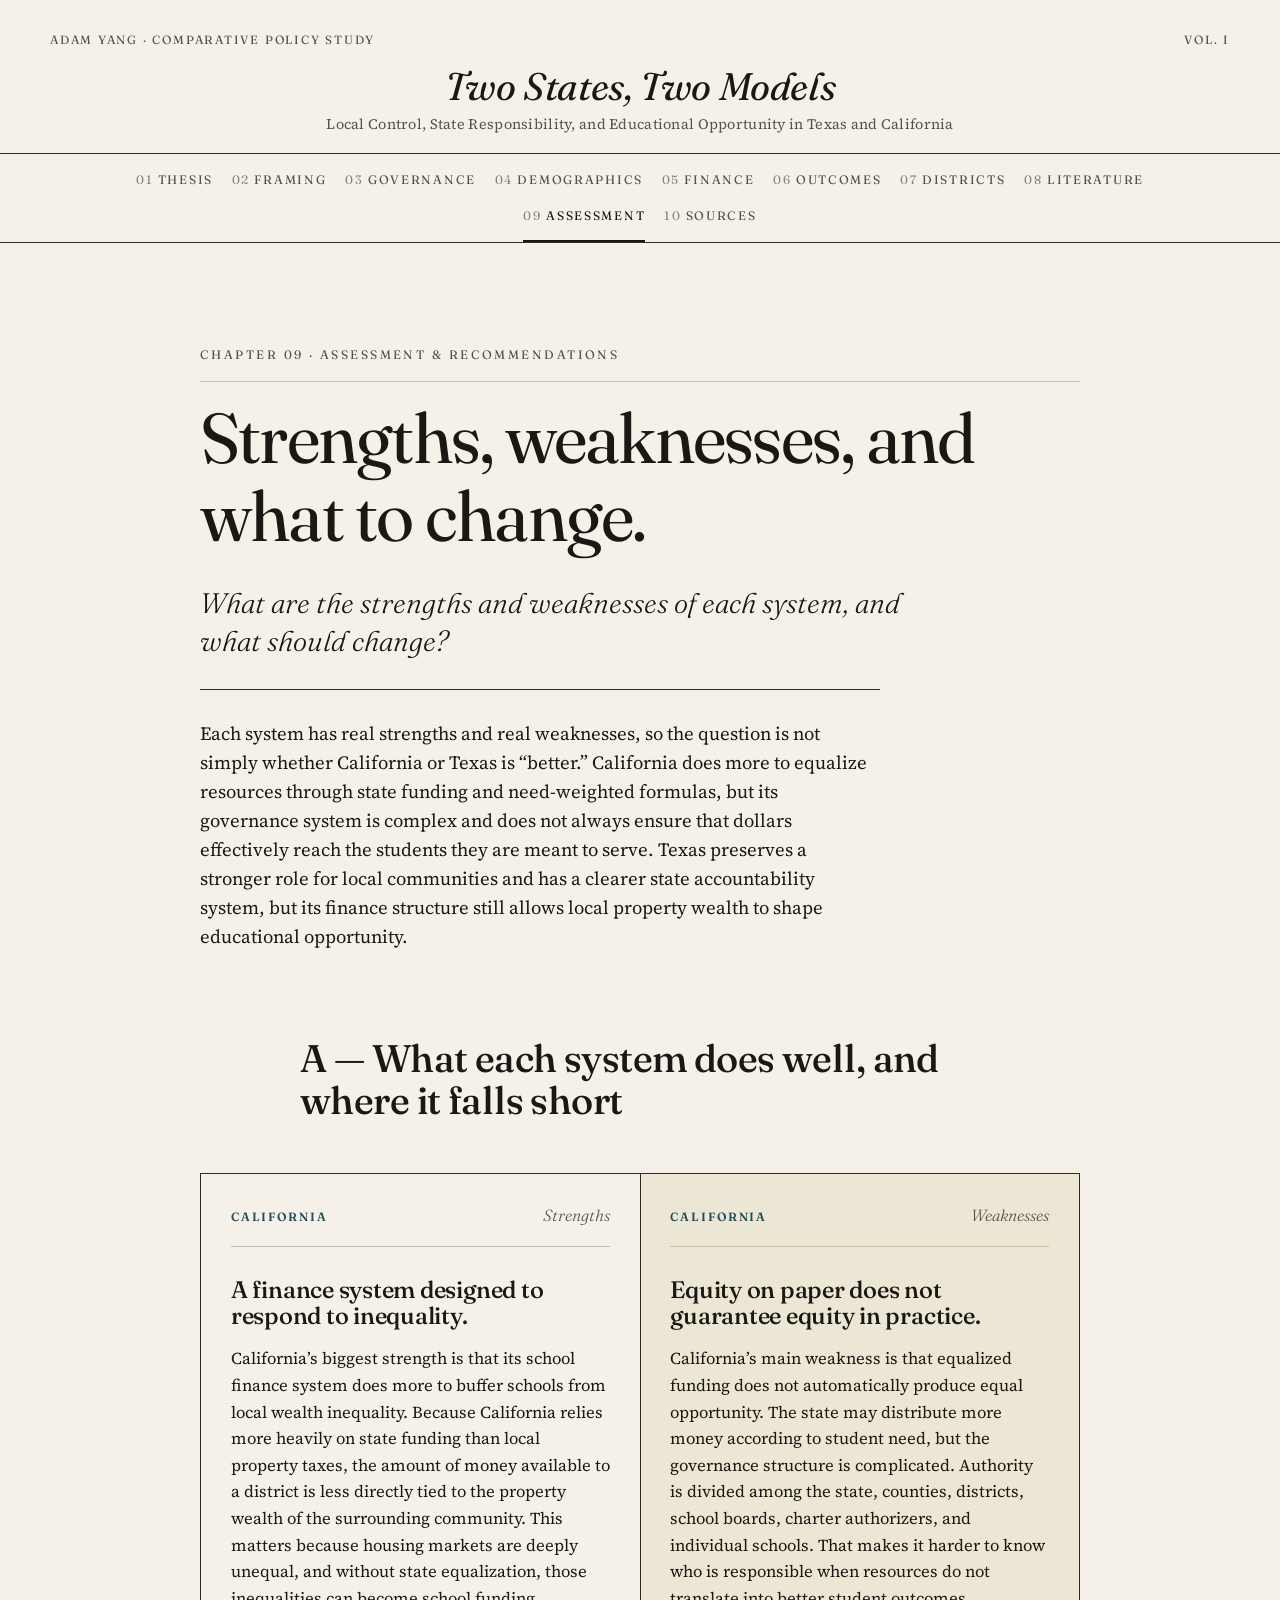
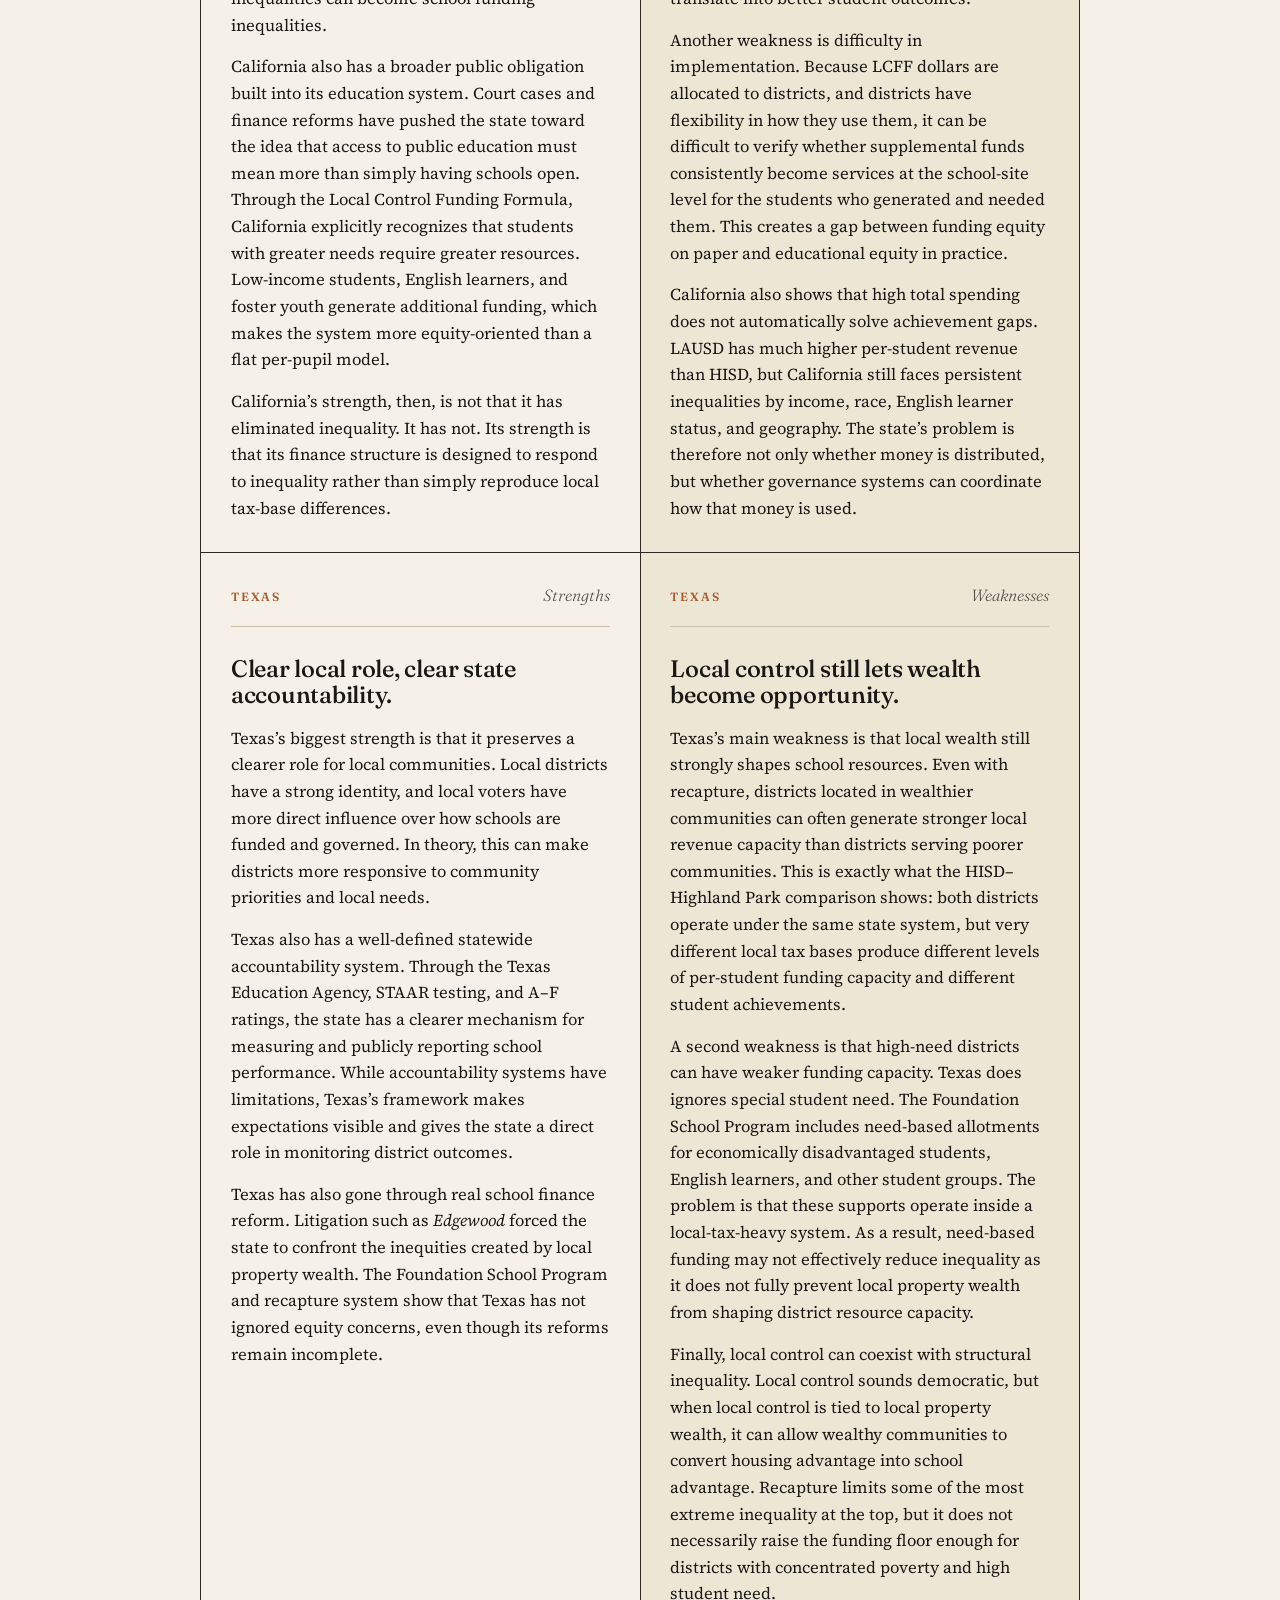
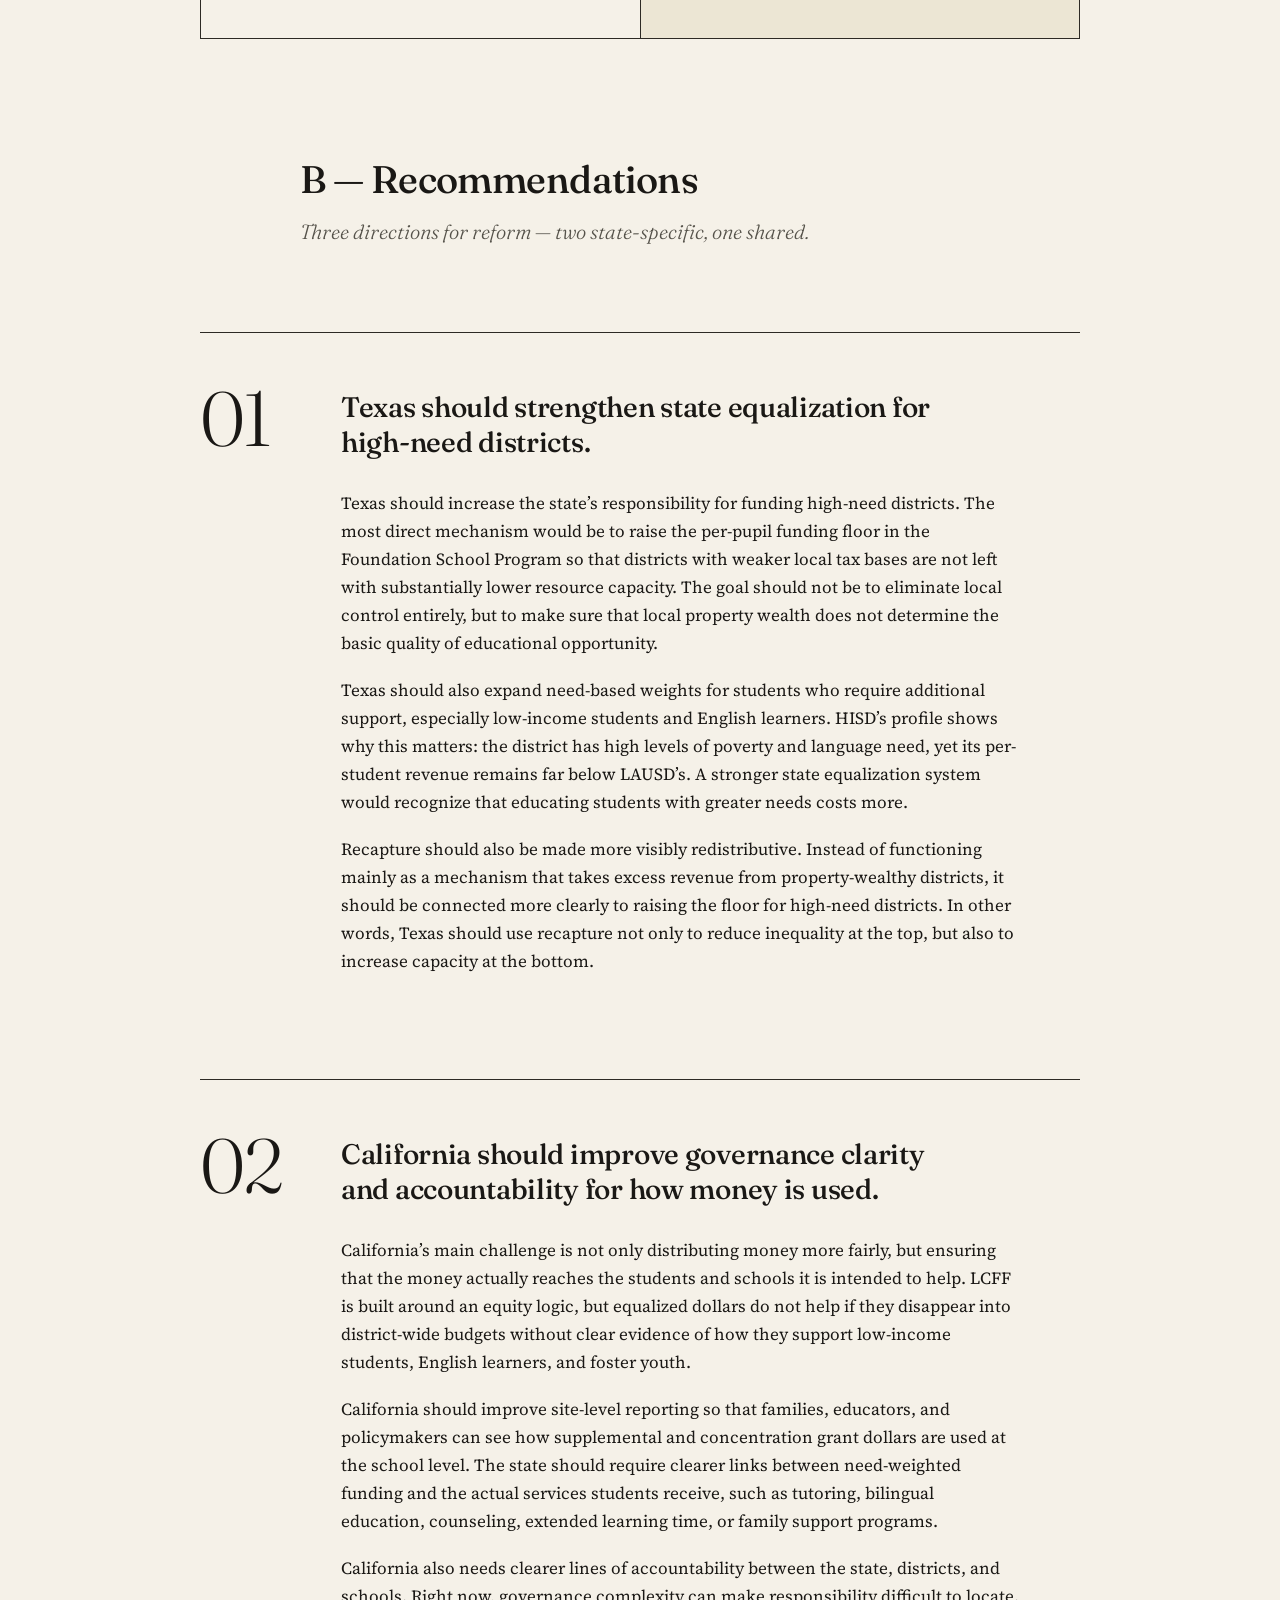
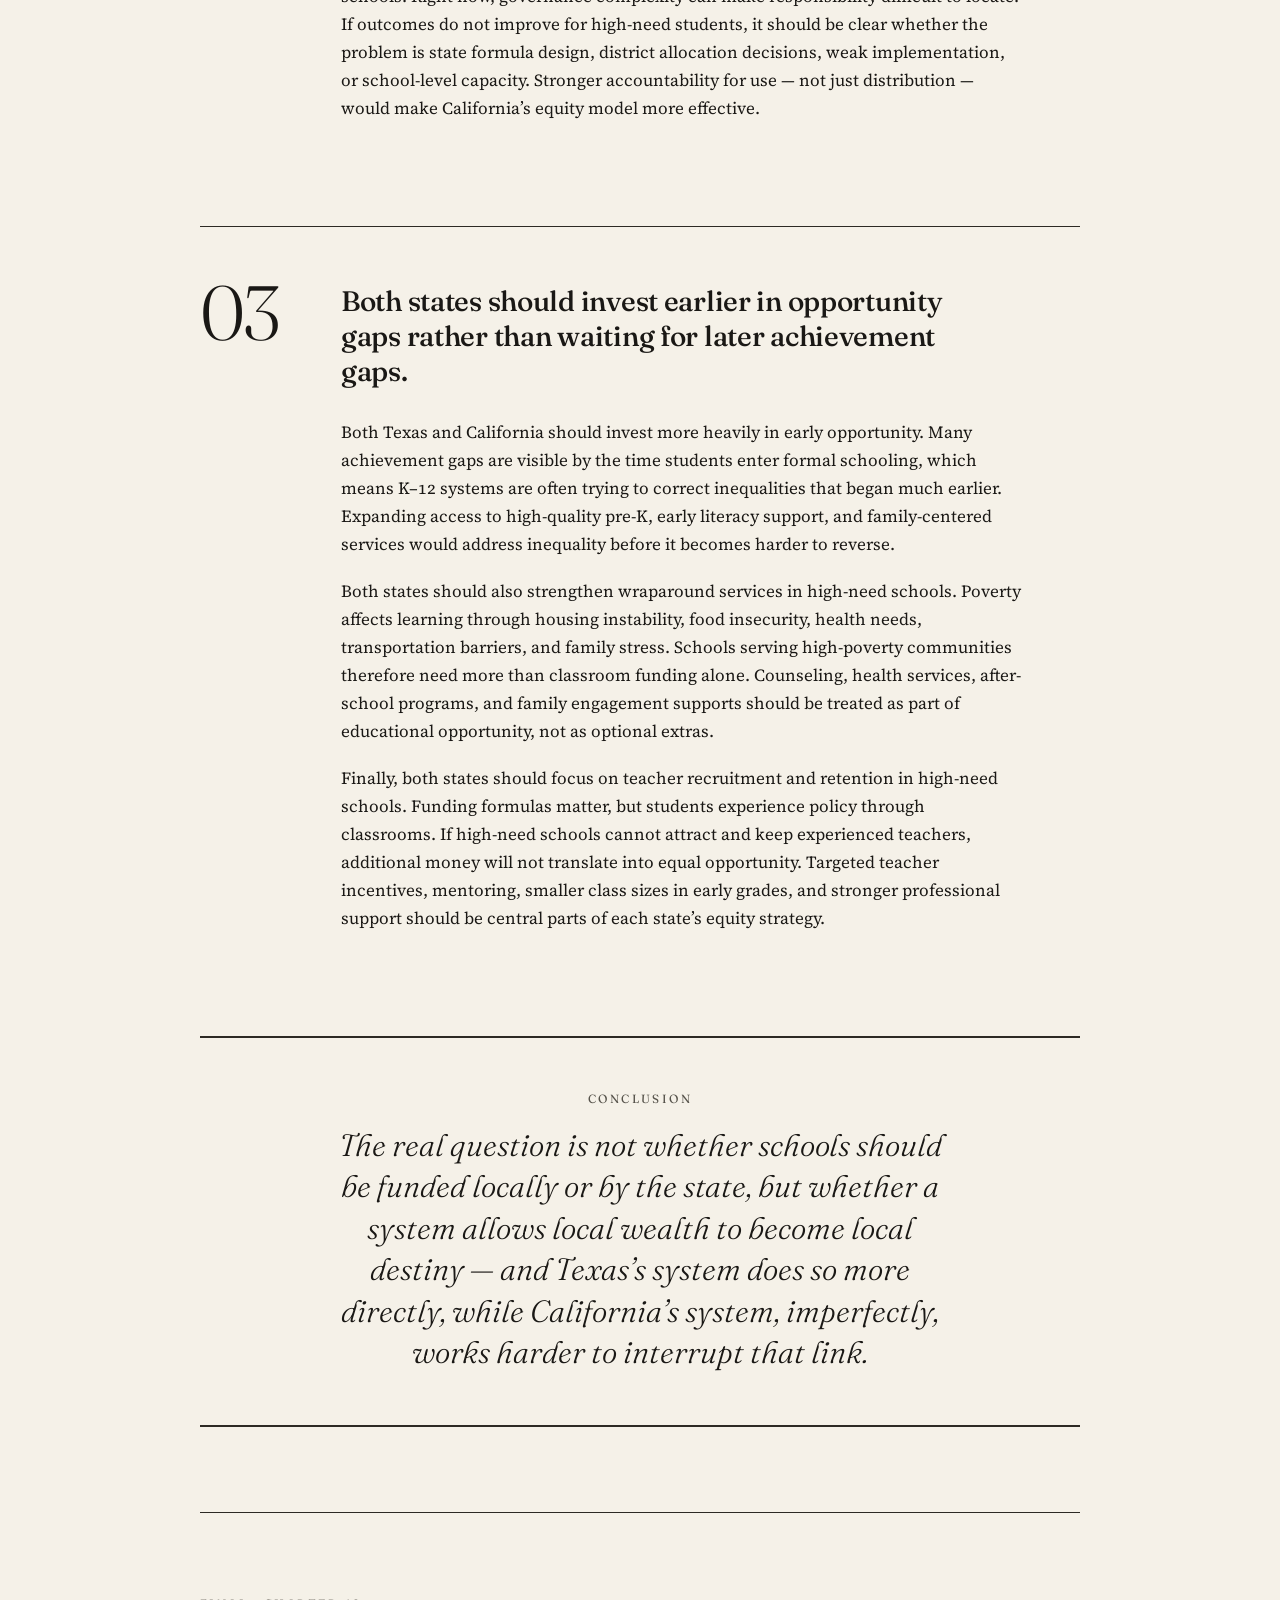
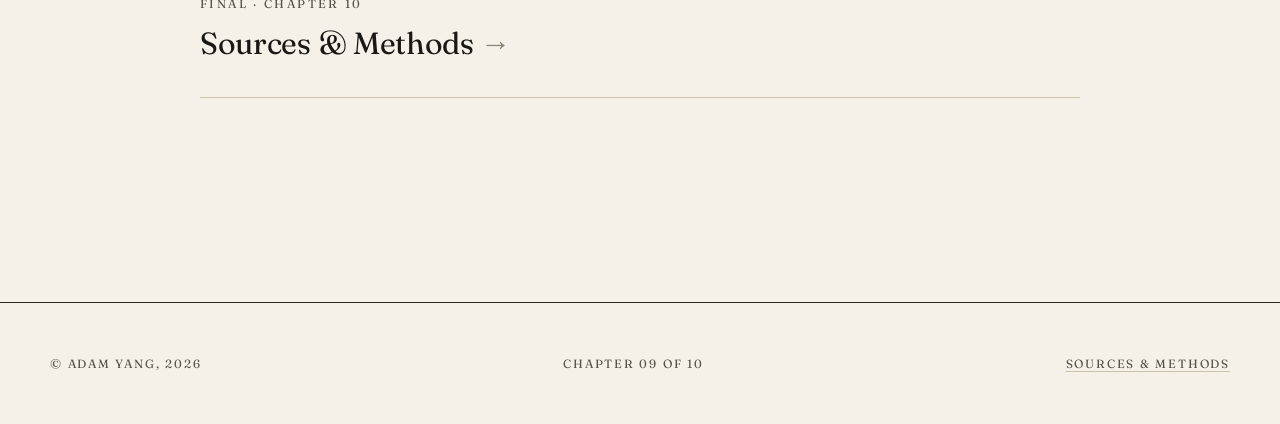
==== commit 1bd04e4f: "Add files via upload" ====
--- a/conclusion.html
+++ b/conclusion.html
@@ -138,8 +138,8 @@
   <header class="page-head">
     <div class="chapter">Chapter 09 &middot; Assessment &amp; Recommendations</div>
     <h1>Strengths, weaknesses, and what to change.</h1>
-    <p class="question">What are the strengths and weaknesses of each system &mdash; and what should change?</p>
-    <p class="claim">Each system has real strengths and real weaknesses, so the question is not simply whether California or Texas is &ldquo;better.&rdquo; California does more to equalize resources through state funding and need-weighted formulas, but its governance system is complex and does not always ensure that dollars reach the students they are meant to serve. Texas preserves a stronger role for local communities and has a clearer state accountability system, but its finance structure still allows local property wealth to shape educational opportunity.</p>
+    <p class="question">What are the strengths and weaknesses of each system, and what should change?</p>
+    <p class="claim">Each system has real strengths and real weaknesses, so the question is not simply whether California or Texas is &ldquo;better.&rdquo; California does more to equalize resources through state funding and need-weighted formulas, but its governance system is complex and does not always ensure that dollars effectively reach the students they are meant to serve. Texas preserves a stronger role for local communities and has a clearer state accountability system, but its finance structure still allows local property wealth to shape educational opportunity.</p>
   </header>
 
   <!-- ============ FOUR QUADRANTS ============ -->
@@ -165,7 +165,7 @@
         </div>
         <h3>Equity on paper does not guarantee equity in practice.</h3>
         <p>California&rsquo;s main weakness is that equalized funding does not automatically produce equal opportunity. The state may distribute more money according to student need, but the governance structure is complicated. Authority is divided among the state, counties, districts, school boards, charter authorizers, and individual schools. That makes it harder to know who is responsible when resources do not translate into better student outcomes.</p>
-        <p>Another weakness is uneven implementation. LCFF sends additional dollars to districts based on student need, but it is not always easy to track whether those dollars reach the specific schools and students who generated them. This creates a gap between funding equity on paper and educational equity in practice.</p>
+        <p>Another weakness is difficulty in implementation. Because LCFF dollars are allocated to districts, and districts have flexibility in how they use them, it can be difficult to verify whether supplemental funds consistently become services at the school-site level for the students who generated and needed them. This creates a gap between funding equity on paper and educational equity in practice.</p>
         <p>California also shows that high total spending does not automatically solve achievement gaps. LAUSD has much higher per-student revenue than HISD, but California still faces persistent inequalities by income, race, English learner status, and geography. The state&rsquo;s problem is therefore not only whether money is distributed, but whether governance systems can coordinate how that money is used.</p>
       </div>
 
@@ -186,8 +186,8 @@
           <span class="sw-kind">Weaknesses</span>
         </div>
         <h3>Local control still lets wealth become opportunity.</h3>
-        <p>Texas&rsquo;s main weakness is that local wealth still strongly shapes school resources. Even with recapture, districts located in wealthier communities can often generate stronger local revenue capacity than districts serving poorer communities. This is exactly what the HISD&ndash;Highland Park comparison shows: both districts operate under the same state system, but very different local tax bases produce different levels of per-student funding capacity.</p>
-        <p>A second weakness is that high-need districts can have weaker funding capacity. HISD serves a large urban population with substantial poverty and language-support needs, but it receives far less per-student revenue than LAUSD. This reveals a major structural problem: districts with greater student need do not necessarily receive greater resources.</p>
+        <p>Texas&rsquo;s main weakness is that local wealth still strongly shapes school resources. Even with recapture, districts located in wealthier communities can often generate stronger local revenue capacity than districts serving poorer communities. This is exactly what the HISD&ndash;Highland Park comparison shows: both districts operate under the same state system, but very different local tax bases produce different levels of per-student funding capacity and different student achievements.</p>
+        <p>A second weakness is that high-need districts can have weaker funding capacity. Texas does ignores special student need. The Foundation School Program includes need-based allotments for economically disadvantaged students, English learners, and other student groups. The problem is that these supports operate inside a local-tax-heavy system. As a result, need-based funding may not effectively reduce inequality as it does not fully prevent local property wealth from shaping district resource capacity. </p>
         <p>Finally, local control can coexist with structural inequality. Local control sounds democratic, but when local control is tied to local property wealth, it can allow wealthy communities to convert housing advantage into school advantage. Recapture limits some of the most extreme inequality at the top, but it does not necessarily raise the funding floor enough for districts with concentrated poverty and high student need.</p>
       </div>
     </div>
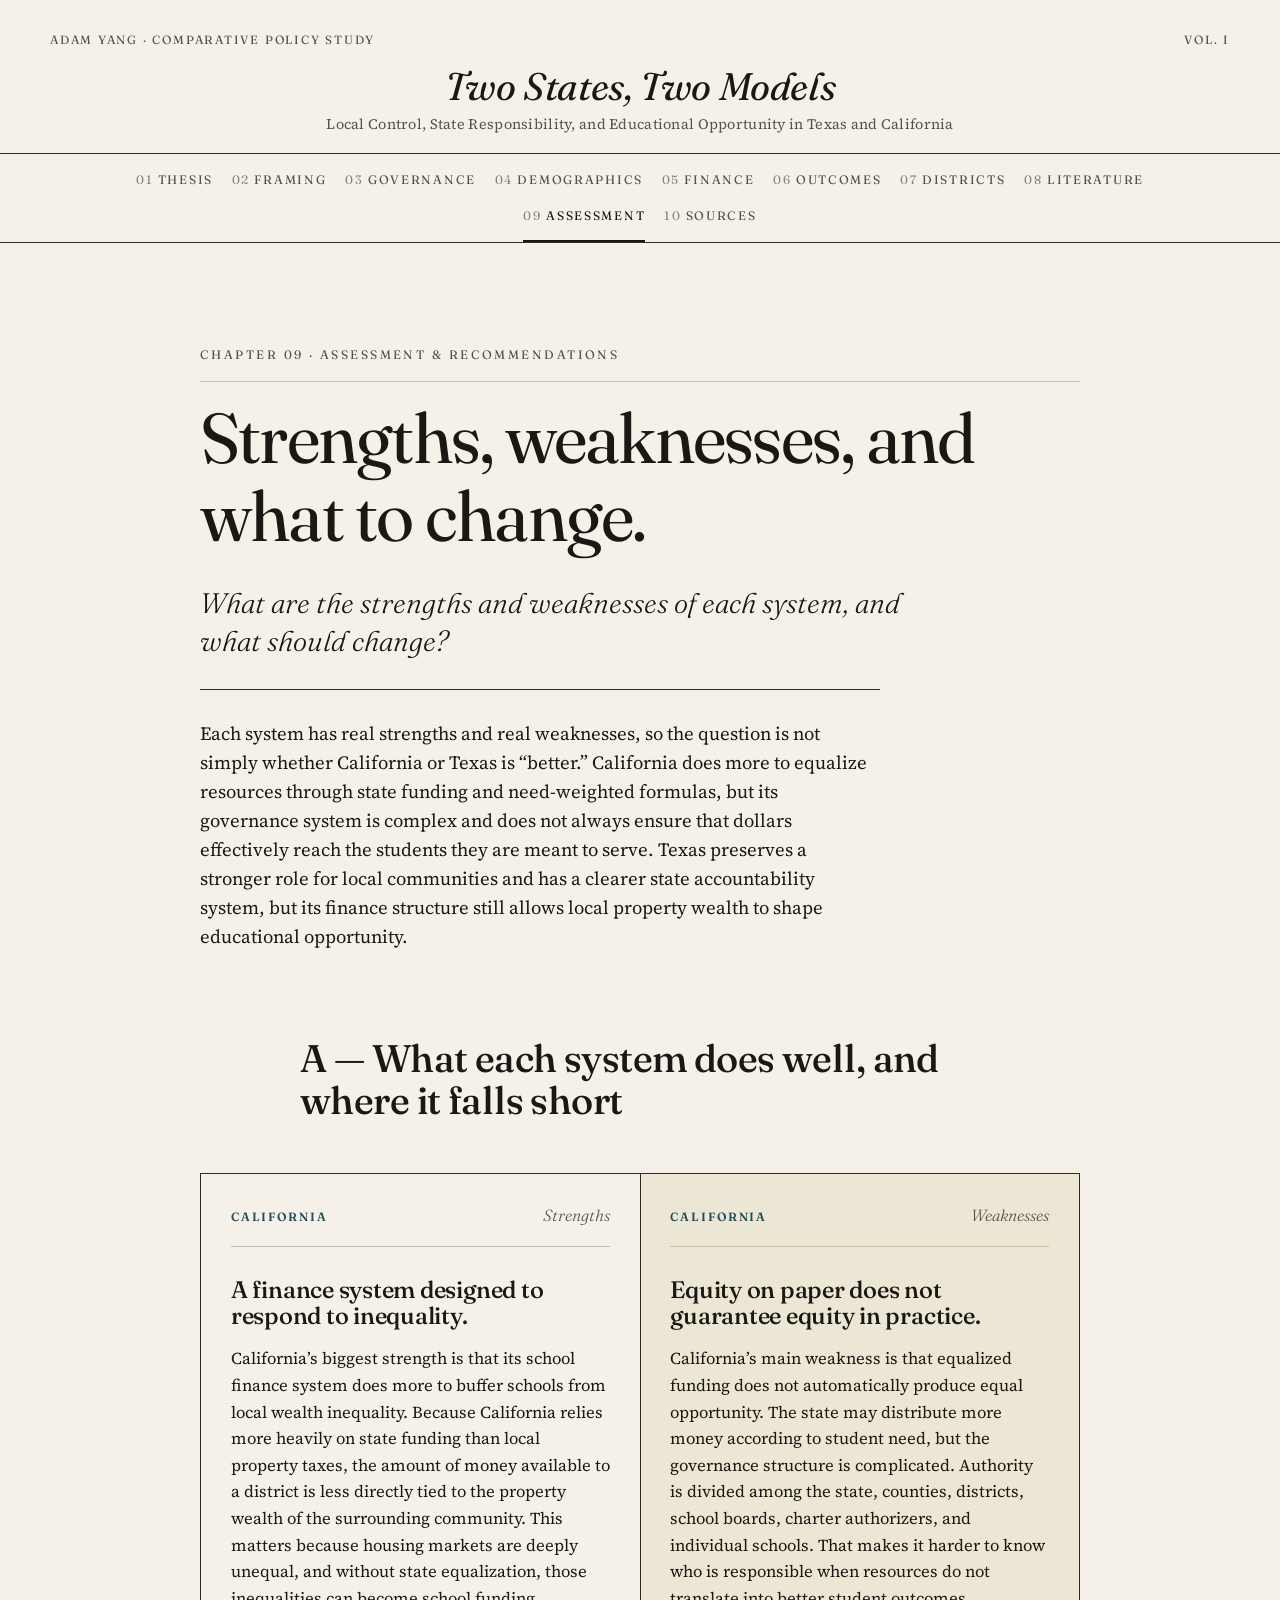
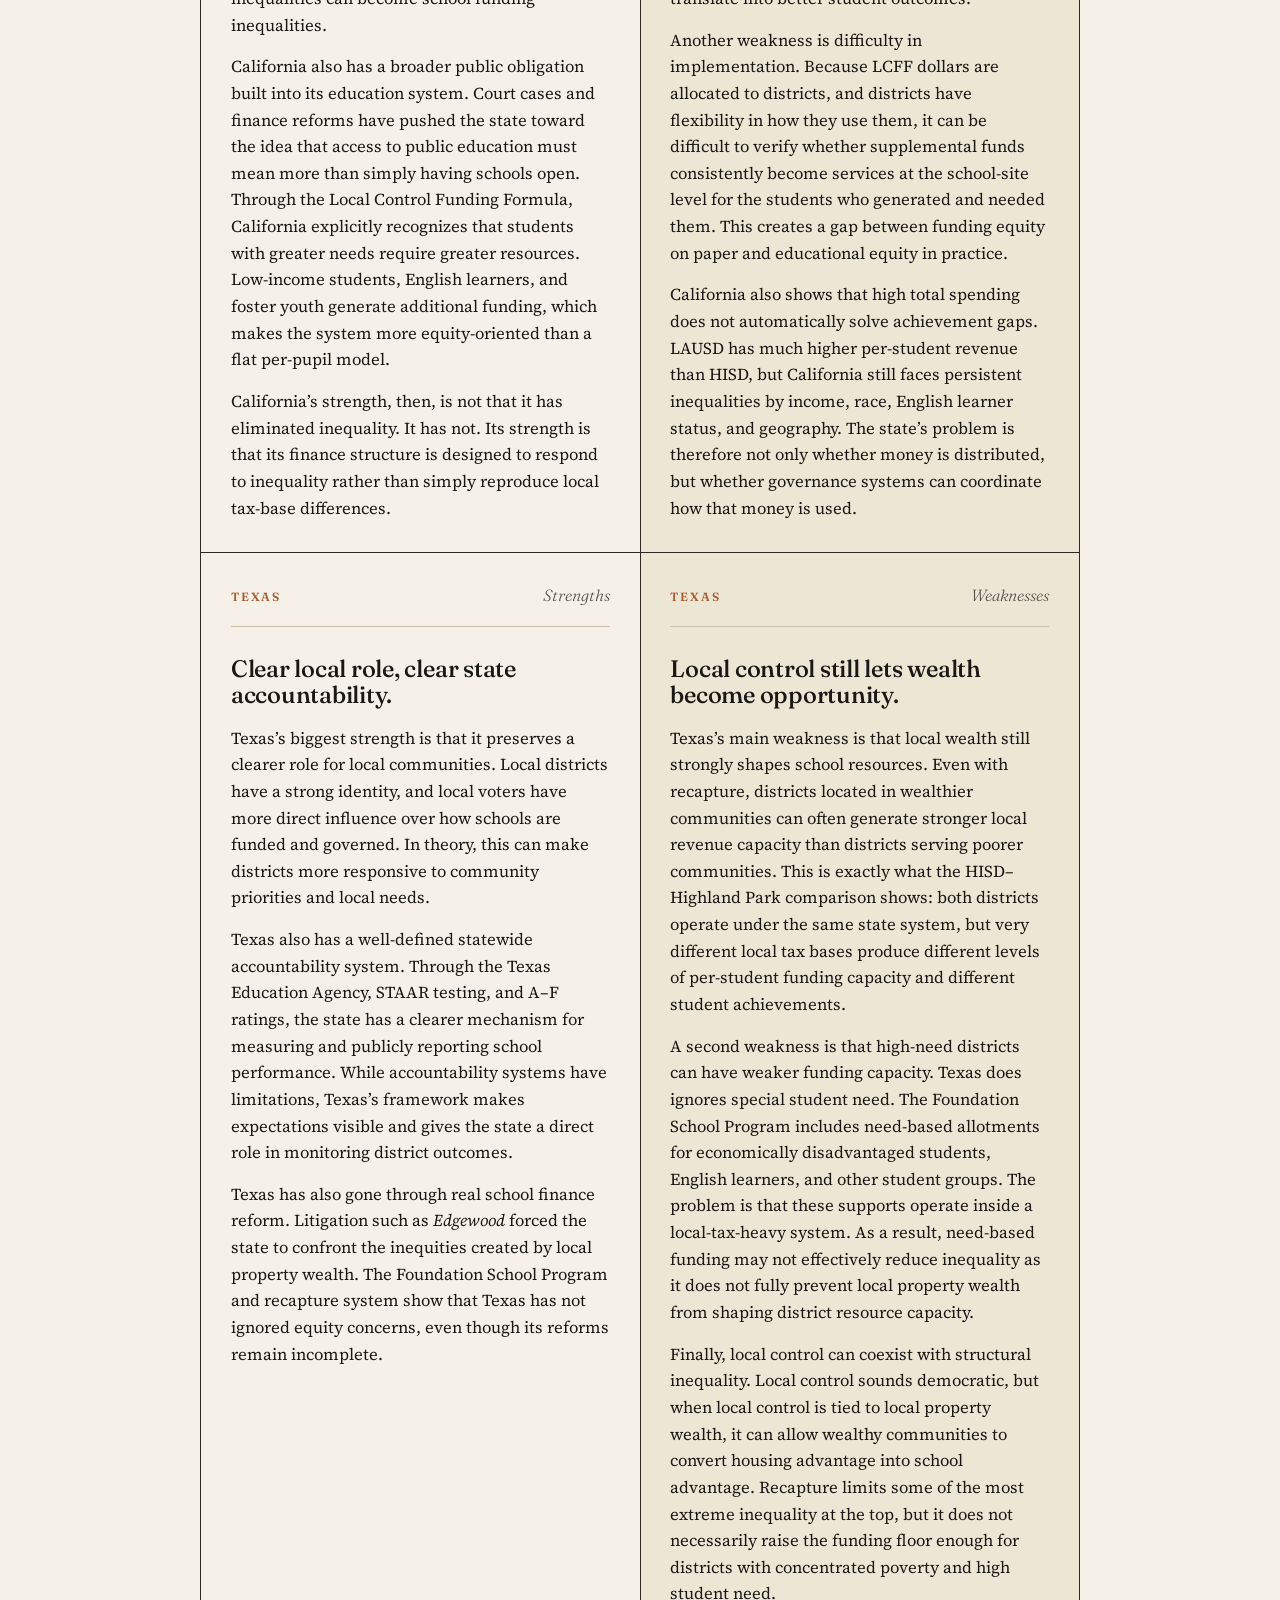
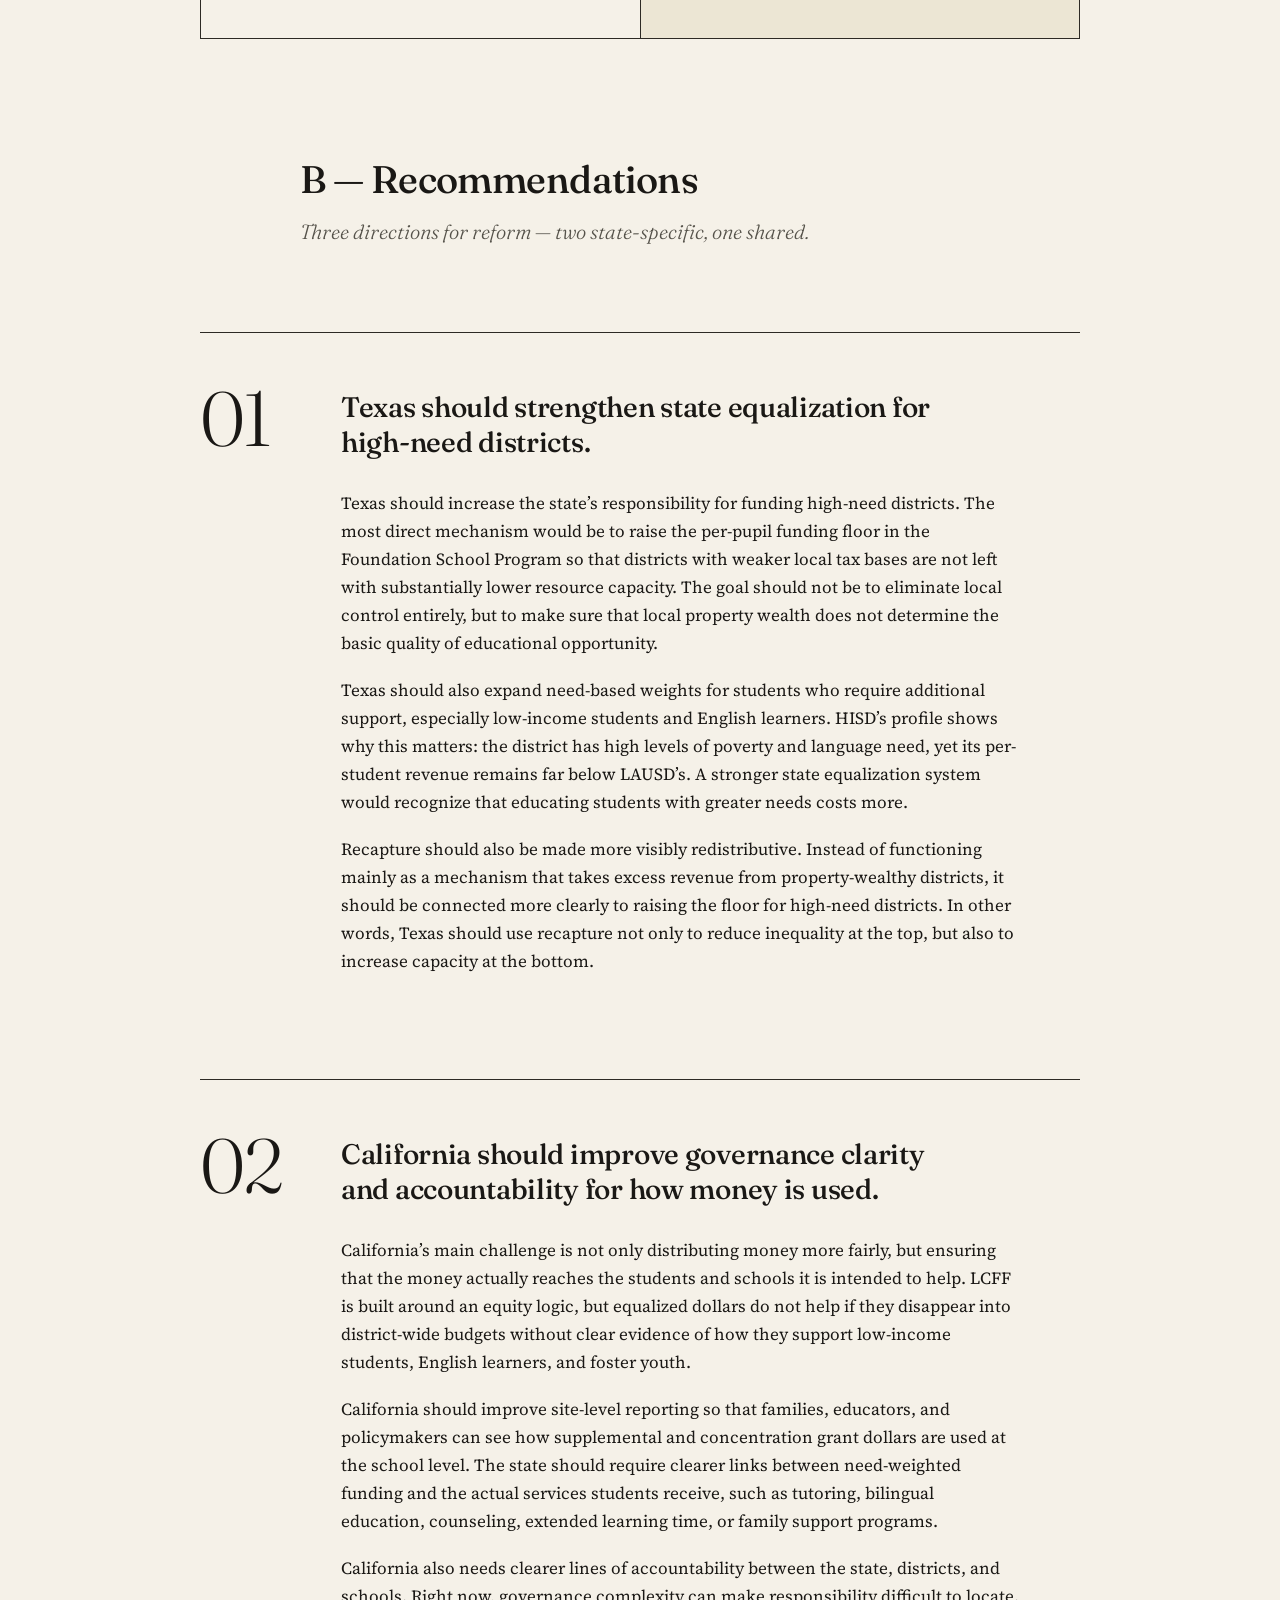
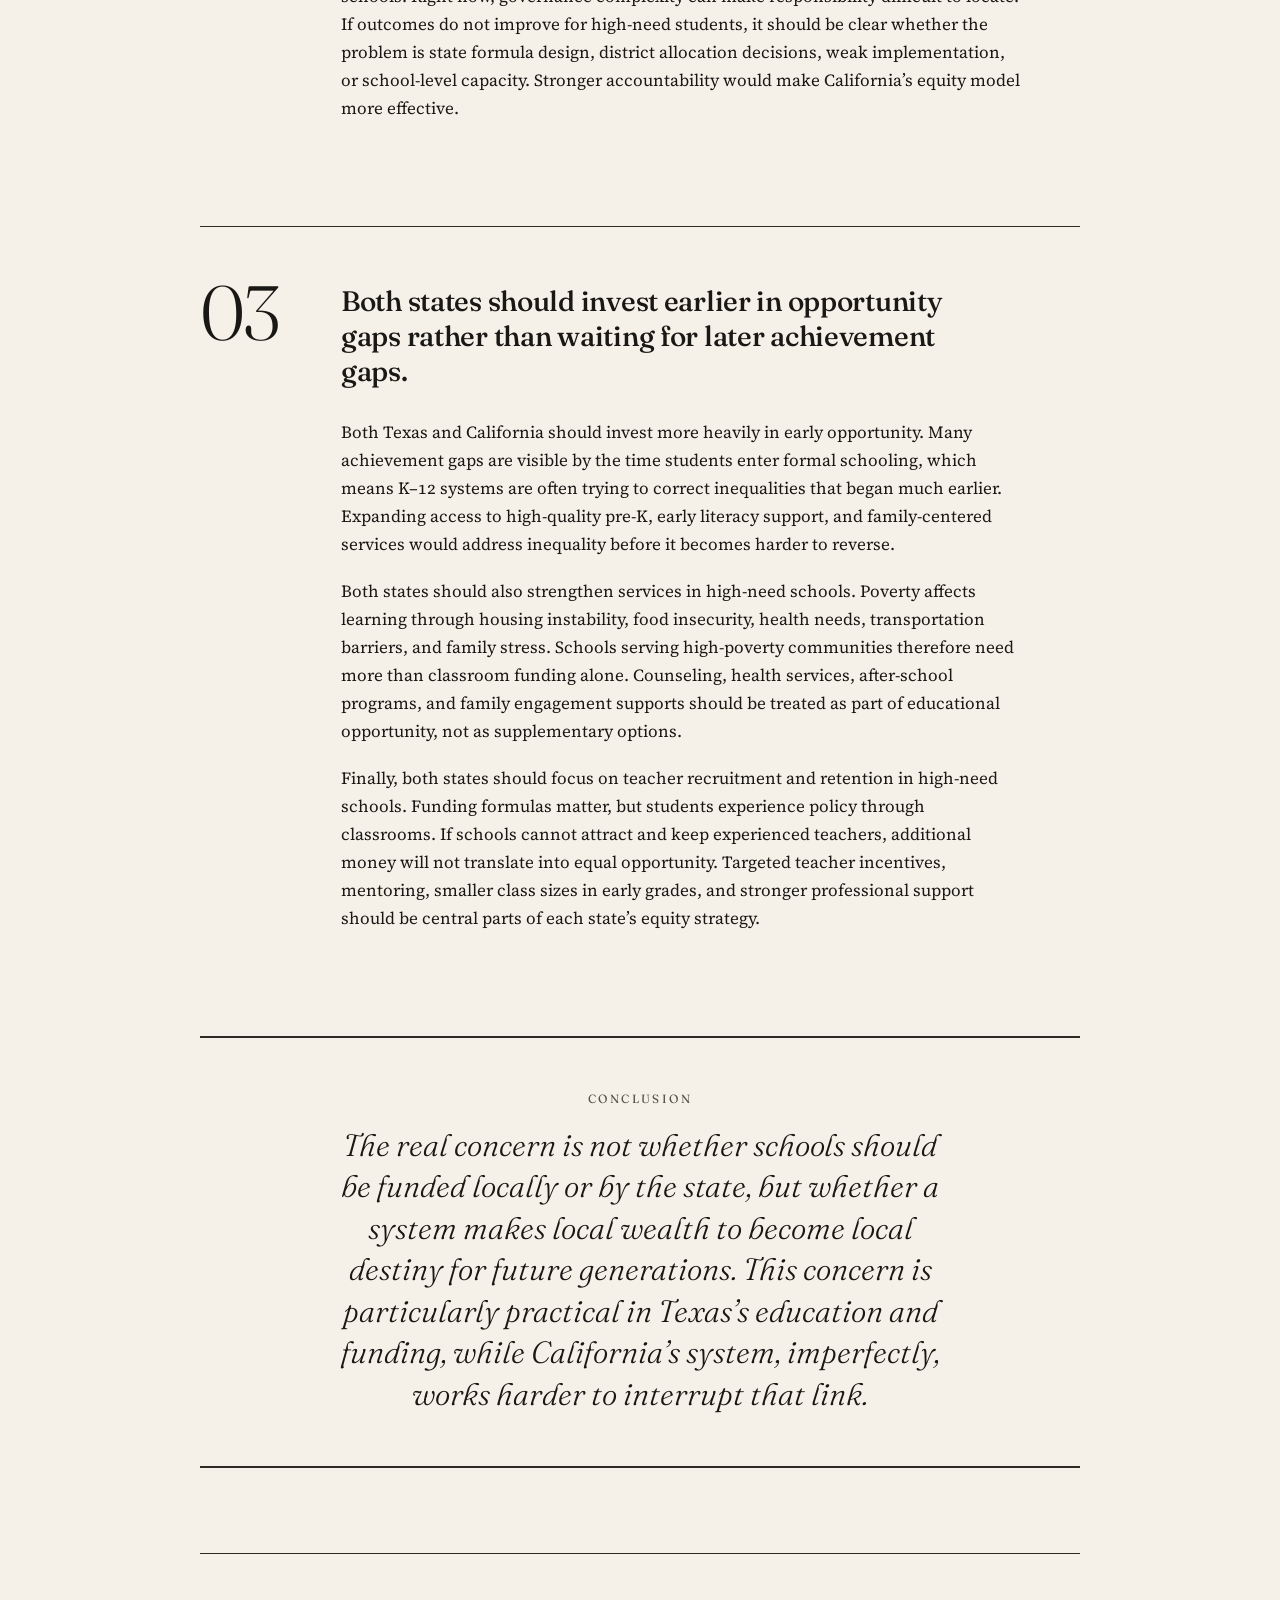
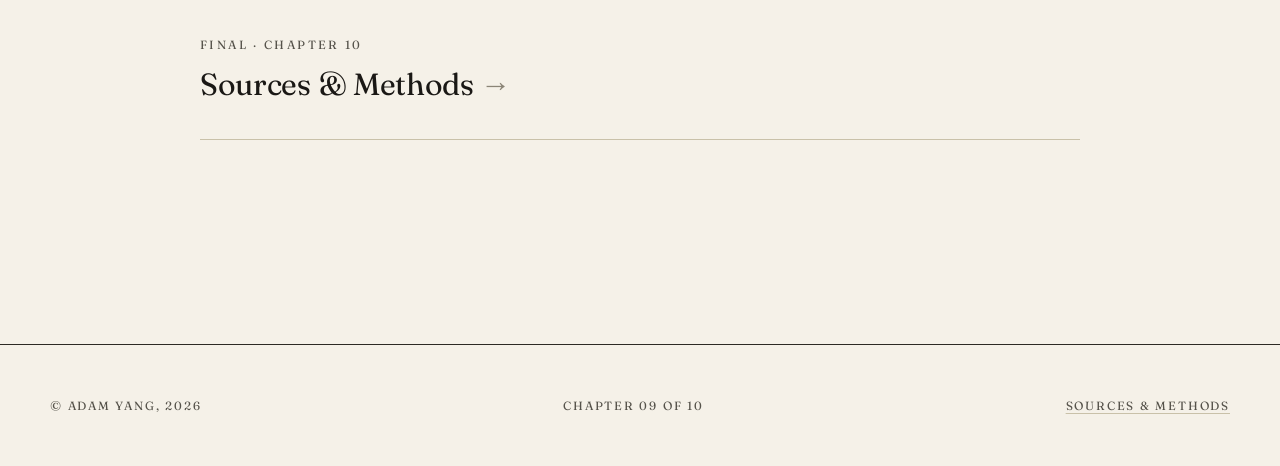
==== commit e5d2b38b: "Add files via upload" ====
--- a/conclusion.html
+++ b/conclusion.html
@@ -214,7 +214,7 @@
         <h3>California should improve governance clarity and accountability for how money is used.</h3>
         <p>California&rsquo;s main challenge is not only distributing money more fairly, but ensuring that the money actually reaches the students and schools it is intended to help. LCFF is built around an equity logic, but equalized dollars do not help if they disappear into district-wide budgets without clear evidence of how they support low-income students, English learners, and foster youth.</p>
         <p>California should improve site-level reporting so that families, educators, and policymakers can see how supplemental and concentration grant dollars are used at the school level. The state should require clearer links between need-weighted funding and the actual services students receive, such as tutoring, bilingual education, counseling, extended learning time, or family support programs.</p>
-        <p>California also needs clearer lines of accountability between the state, districts, and schools. Right now, governance complexity can make responsibility difficult to locate. If outcomes do not improve for high-need students, it should be clear whether the problem is state formula design, district allocation decisions, weak implementation, or school-level capacity. Stronger accountability for use &mdash; not just distribution &mdash; would make California&rsquo;s equity model more effective.</p>
+        <p>California also needs clearer lines of accountability between the state, districts, and schools. Right now, governance complexity can make responsibility difficult to locate. If outcomes do not improve for high-need students, it should be clear whether the problem is state formula design, district allocation decisions, weak implementation, or school-level capacity. Stronger accountability would make California&rsquo;s equity model more effective.</p>
       </div>
     </article>
 
@@ -223,8 +223,8 @@
       <div>
         <h3>Both states should invest earlier in opportunity gaps rather than waiting for later achievement gaps.</h3>
         <p>Both Texas and California should invest more heavily in early opportunity. Many achievement gaps are visible by the time students enter formal schooling, which means K&ndash;12 systems are often trying to correct inequalities that began much earlier. Expanding access to high-quality pre-K, early literacy support, and family-centered services would address inequality before it becomes harder to reverse.</p>
-        <p>Both states should also strengthen wraparound services in high-need schools. Poverty affects learning through housing instability, food insecurity, health needs, transportation barriers, and family stress. Schools serving high-poverty communities therefore need more than classroom funding alone. Counseling, health services, after-school programs, and family engagement supports should be treated as part of educational opportunity, not as optional extras.</p>
-        <p>Finally, both states should focus on teacher recruitment and retention in high-need schools. Funding formulas matter, but students experience policy through classrooms. If high-need schools cannot attract and keep experienced teachers, additional money will not translate into equal opportunity. Targeted teacher incentives, mentoring, smaller class sizes in early grades, and stronger professional support should be central parts of each state&rsquo;s equity strategy.</p>
+        <p>Both states should also strengthen services in high-need schools. Poverty affects learning through housing instability, food insecurity, health needs, transportation barriers, and family stress. Schools serving high-poverty communities therefore need more than classroom funding alone. Counseling, health services, after-school programs, and family engagement supports should be treated as part of educational opportunity, not as supplementary options.</p>
+        <p>Finally, both states should focus on teacher recruitment and retention in high-need schools. Funding formulas matter, but students experience policy through classrooms. If schools cannot attract and keep experienced teachers, additional money will not translate into equal opportunity. Targeted teacher incentives, mentoring, smaller class sizes in early grades, and stronger professional support should be central parts of each state&rsquo;s equity strategy.</p>
       </div>
     </article>
   </section>
@@ -233,7 +233,7 @@
   <div class="takeaway">
     <div class="t-label">Conclusion</div>
     <blockquote>
-      The real question is not whether schools should be funded locally or by the state, but whether a system allows local wealth to become local destiny &mdash; and Texas&rsquo;s system does so more directly, while California&rsquo;s system, imperfectly, works harder to interrupt that link.
+      The real concern is not whether schools should be funded locally or by the state, but whether a system makes local wealth to become local destiny for future generations. This concern is particularly practical in Texas&rsquo;s education and funding, while California&rsquo;s system, imperfectly, works harder to interrupt that link.
     </blockquote>
   </div>
 
